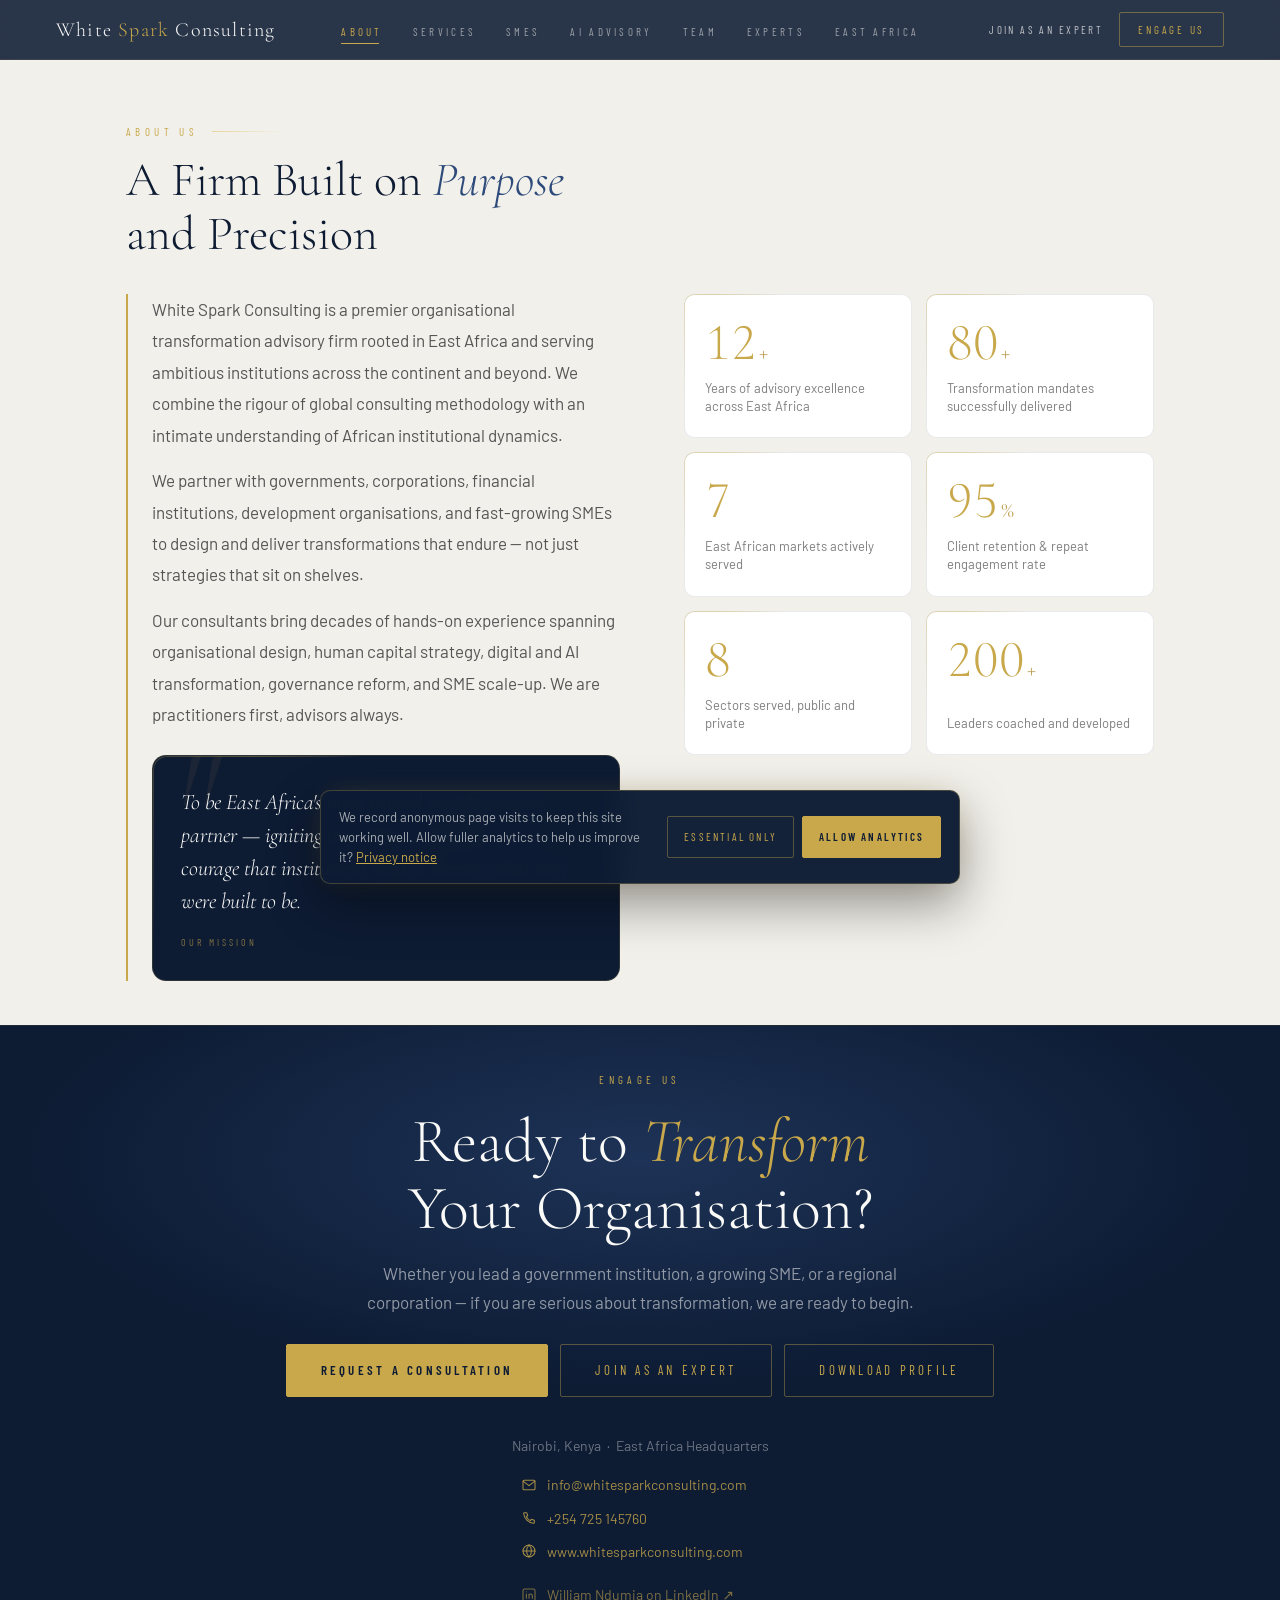
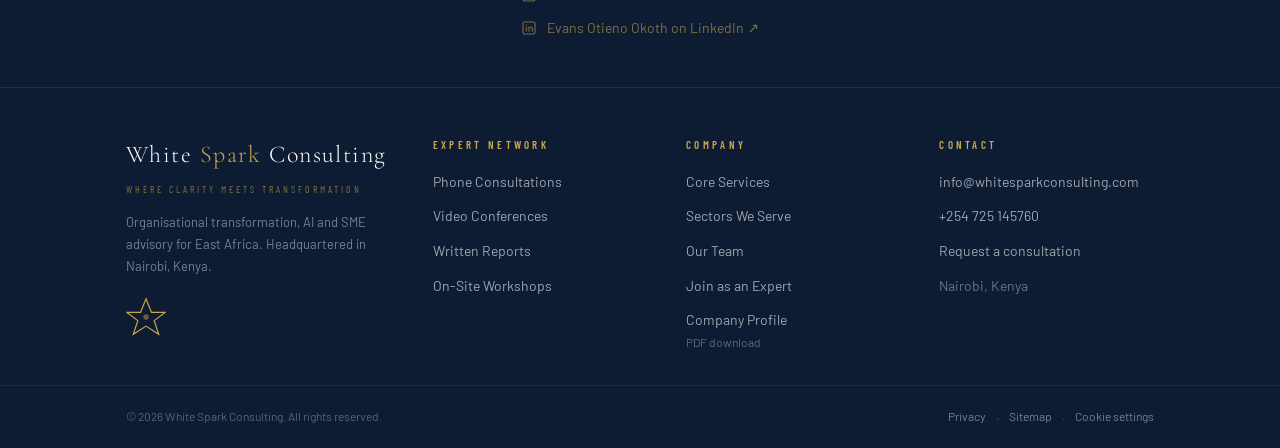
==== about/index.html @ e8e07045 "GG" ====
<!DOCTYPE html>
<html lang="en-KE">
<head>
<meta charset="utf-8">
<meta name="viewport" content="width=device-width, initial-scale=1, viewport-fit=cover">
<title>About Us | White Spark Consulting</title>
<meta name="description" content="White Spark Consulting is an organisational transformation advisory firm rooted in East Africa, partnering with governments, corporates, financial institutions, development organisations and SMEs.">
<meta name="robots" content="index, follow, max-image-preview:large">
<link rel="canonical" href="https://www.whitesparkconsulting.com/about/">
<meta name="theme-color" content="#0D1B33">
<meta property="og:type" content="website">
<meta property="og:site_name" content="White Spark Consulting">
<meta property="og:title" content="About Us | White Spark Consulting">
<meta property="og:description" content="White Spark Consulting is an organisational transformation advisory firm rooted in East Africa, partnering with governments, corporates, financial institutions, development organisations and SMEs.">
<meta property="og:url" content="https://www.whitesparkconsulting.com/about/">
<meta property="og:image" content="https://www.whitesparkconsulting.com/assets/img/og-image.jpg">
<meta property="og:image:width" content="1200"><meta property="og:image:height" content="630">
<meta property="og:locale" content="en_KE">
<meta name="twitter:card" content="summary_large_image">
<link rel="icon" href="/favicon.svg" type="image/svg+xml">
<link rel="icon" href="/favicon.ico" sizes="any">
<link rel="apple-touch-icon" href="/assets/img/apple-touch-icon.png">
<link rel="manifest" href="/site.webmanifest">
<link rel="preconnect" href="https://fonts.googleapis.com">
<link rel="preconnect" href="https://fonts.gstatic.com" crossorigin>
<link rel="preconnect" href="https://blveufcpnigfhvrphkhv.supabase.co" crossorigin>
<link href="https://fonts.googleapis.com/css2?family=Cormorant+Garamond:ital,wght@0,300;0,400;0,600;1,300;1,400&family=Barlow:wght@300;400;500;600&family=Barlow+Condensed:wght@300;400;600;700&display=swap" rel="stylesheet">
<link rel="stylesheet" href="/assets/css/style.css">
</head>
<body id="top">
<svg width="0" height="0" style="position:absolute" aria-hidden="true">
  <defs>
    <symbol id="i-gov" viewBox="0 0 24 24"><path d="M3 20h18M4 17h16M5 17V10M9.5 17V10M14.5 17V10M19 17V10M3 10h18L12 4z"/></symbol>
    <symbol id="i-bank" viewBox="0 0 24 24"><rect x="3" y="6" width="18" height="12" rx="1"/><circle cx="12" cy="12" r="2.6"/><path d="M6.5 9.5v5M17.5 9.5v5"/></symbol>
    <symbol id="i-store" viewBox="0 0 24 24"><path d="M4 10v10h16V10M3 10l2-6h14l2 6zM3 10a3 3 0 006 0 3 3 0 006 0 3 3 0 006 0M10 20v-5h4v5"/></symbol>
    <symbol id="i-globe" viewBox="0 0 24 24"><circle cx="12" cy="12" r="9"/><path d="M3 12h18M12 3c2.6 2.7 3.8 5.7 3.8 9s-1.2 6.3-3.8 9c-2.6-2.7-3.8-5.7-3.8-9S9.4 5.7 12 3z"/></symbol>
    <symbol id="i-tower" viewBox="0 0 24 24"><path d="M5 21V7l7-4 7 4v14M3 21h18M9 21v-4h6v4M9 9h.01M12 9h.01M15 9h.01M9 13h.01M12 13h.01M15 13h.01"/></symbol>
    <symbol id="i-ruler" viewBox="0 0 24 24"><path d="M3 17L17 3l4 4L7 21zM7 13l2 2M10 10l2 2M13 7l2 2"/></symbol>
    <symbol id="i-chart" viewBox="0 0 24 24"><path d="M4 20V4M4 20h16M8 16v-4M12 16V8M16 16v-6M20 7l-5-3"/></symbol>
    <symbol id="i-people" viewBox="0 0 24 24"><circle cx="9" cy="8" r="3.2"/><path d="M3 20c0-3.3 2.7-6 6-6s6 2.7 6 6M16 5a3 3 0 010 6M18 14c1.9.8 3 2.9 3 6"/></symbol>
    <symbol id="i-chip" viewBox="0 0 24 24"><rect x="6" y="6" width="12" height="12" rx="1.5"/><path d="M9 9h6v6H9zM9 2v4M15 2v4M9 18v4M15 18v4M2 9h4M2 15h4M18 9h4M18 15h4"/></symbol>
    <symbol id="i-seal" viewBox="0 0 24 24"><circle cx="12" cy="9" r="6"/><path d="M9 14l-2 7 5-3 5 3-2-7M9.5 9l1.8 1.8L14.8 7.5"/></symbol>
    <symbol id="i-target" viewBox="0 0 24 24"><circle cx="12" cy="12" r="9"/><circle cx="12" cy="12" r="5"/><circle cx="12" cy="12" r="1.2"/><path d="M12 12l7-7M16 5h3v3"/></symbol>
    <symbol id="i-case" viewBox="0 0 24 24"><rect x="3" y="7" width="18" height="13" rx="1.5"/><path d="M9 7V4h6v3M3 12.5h18M11 12.5v2h2v-2"/></symbol>
    <symbol id="i-crane" viewBox="0 0 24 24"><path d="M3 21h18M5 21V9h6v12M11 13h5v8M7.5 12v.01M7.5 15v.01M7.5 18v.01M13.5 16v.01M13.5 19v.01M5 9l6-5 9 2.5M18 6v5M17 11h2v2h-2z"/></symbol>
    <symbol id="i-bolt" viewBox="0 0 24 24"><path d="M13 2.5 4.5 13.5h6.5L10 21.5l8.5-11H12z"/></symbol>
    <symbol id="i-factory" viewBox="0 0 24 24"><path d="M3 21V11.5l5 3v-3l5 3v-3l5 3V4h3v17zM3 21h18M7 18h2M12 18h2M17 18h1.5"/></symbol>
    <symbol id="i-sprout" viewBox="0 0 24 24"><path d="M12 21v-8.5M12 12.5c0-4.3 3.1-7.5 8-7.5 0 4.3-3.1 7.5-8 7.5zM12 15c0-3.3-2.6-5.8-7-5.8 0 3.3 2.6 5.8 7 5.8zM6 21h12"/></symbol>
    <symbol id="i-health" viewBox="0 0 24 24"><path d="M12 20.5s-7.5-4.6-7.5-10.4A4.1 4.1 0 0 1 12 7.6a4.1 4.1 0 0 1 7.5 2.5c0 5.8-7.5 10.4-7.5 10.4z"/><path d="M12 10.3v5M9.5 12.8h5"/></symbol>
    <symbol id="i-phone" viewBox="0 0 24 24"><path d="M5.2 4h3.3l1.6 4.4-2.1 1.4a11 11 0 0 0 6.2 6.2l1.4-2.1 4.4 1.6v3.3a1.2 1.2 0 0 1-1.3 1.2A16.5 16.5 0 0 1 4 5.3 1.2 1.2 0 0 1 5.2 4z"/></symbol>
    <symbol id="i-video" viewBox="0 0 24 24"><rect x="2.5" y="6.5" width="13" height="11" rx="1.5"/><path d="M15.5 10.5l6-3.5v10l-6-3.5"/></symbol>
    <symbol id="i-report" viewBox="0 0 24 24"><path d="M6 3h8.5L19 7.5V21H6zM14 3v5h5M9 12.5h7M9 15.5h7M9 18.5h4"/></symbol>
    <symbol id="i-workshop" viewBox="0 0 24 24"><rect x="3" y="3.5" width="18" height="10" rx="1"/><path d="M7 10l3-3 2.5 2 4-3.5M6 21l2-4M18 21l-2-4M12 13.5V17M8 17h8"/></symbol>
    <symbol id="i-expert" viewBox="0 0 24 24"><circle cx="9.5" cy="7.5" r="3.8"/><path d="M2.5 20.5c0-3.9 3.1-7 7-7 1.8 0 3.4.7 4.7 1.8M18 13.5v7M14.5 17h7"/></symbol>
    <symbol id="i-route" viewBox="0 0 24 24"><circle cx="6" cy="18" r="2.4"/><circle cx="18" cy="6" r="2.4"/><path d="M8.4 18H15a3 3 0 000-6H9a3 3 0 010-6h6.6"/></symbol>
  </defs>
</svg>
<a class="skip" href="#main">Skip to content</a>
<header class="topnav" id="nav">
  <a class="nav-brand" href="/" aria-label="White Spark Consulting, home">White <span>Spark</span> Consulting</a>
  <ul class="nav-links">
    <li><a href="/about/" class="is-active" aria-current="page">About</a></li>
    <li><a href="/services/">Services</a></li>
    <li><a href="/sme/">SMEs</a></li>
    <li><a href="/ai-advisory/">AI Advisory</a></li>
    <li><a href="/team/">Team</a></li>
    <li><a href="/experts/">Experts</a></li>
    <li><a href="/east-africa/">East Africa</a></li>
  </ul>
  <div class="nav-right">
    <a href="#join" class="nav-join" data-open-expert data-track="cta_click" data-label="join_nav">Join as an Expert</a>
    <a href="#enquiry" class="nav-cta" data-open-enquiry data-track="cta_click" data-label="nav">Engage Us</a>
    <button class="nav-toggle" type="button" aria-controls="mnav" aria-expanded="false" aria-label="Open menu">
      <svg class="i-open" viewBox="0 0 24 24" fill="none" stroke="currentColor" stroke-width="1.6" aria-hidden="true"><path d="M3 7h18M3 12h18M3 17h18"/></svg>
      <svg class="i-close" viewBox="0 0 24 24" fill="none" stroke="currentColor" stroke-width="1.6" aria-hidden="true" style="display:none"><path d="M6 6l12 12M18 6L6 18"/></svg>
    </button>
  </div>
</header>
<div class="mnav" id="mnav" hidden>
  <a href="/about/" aria-current="page">About</a>
  <a href="/services/">Services</a>
  <a href="/sme/">SMEs</a>
  <a href="/ai-advisory/">AI Advisory</a>
  <a href="/team/">Team</a>
  <a href="/experts/">Expert Network</a>
  <a href="/#process">How We Work</a>
  <a href="/east-africa/">East Africa</a>
  <a href="/#why">Why White Spark</a>
  <a href="#join" class="mnav-join" data-open-expert data-track="cta_click" data-label="join_nav_mobile">Join as an Expert</a>
  <a href="#enquiry" data-open-enquiry data-track="cta_click" data-label="nav_mobile">Engage Us</a>
</div>

<main id="main" class="subpage">
<!-- 01 ABOUT -->
<section class="sec about-sec" id="about">
  <div class="inner">
    <div class="sec-label">About Us</div>
    <h2 class="sec-title">A Firm Built on <em>Purpose</em><br>and Precision</h2>
    <div class="about-grid">
      <div class="about-lead">
        <p>White Spark Consulting is a premier organisational transformation advisory firm rooted in East Africa and serving ambitious institutions across the continent and beyond. We combine the rigour of global consulting methodology with an intimate understanding of African institutional dynamics.</p>
        <p>We partner with governments, corporations, financial institutions, development organisations, and fast-growing SMEs to design and deliver transformations that endure — not just strategies that sit on shelves.</p>
        <p>Our consultants bring decades of hands-on experience spanning organisational design, human capital strategy, digital and AI transformation, governance reform, and SME scale-up. We are practitioners first, advisors always.</p>
        <div class="mission-block c dk rv">
          <div class="mission-text">To be East Africa's most trusted transformation partner — igniting the clarity, capability, and courage that institutions need to become what they were built to be.</div>
          <div class="mission-attr">Our Mission</div>
        </div>
      </div>
      <div class="stats" data-stagger>
        <div class="about-stat c rv"><div class="about-stat-num"><span data-count="12">12</span><span class="about-stat-unit">+</span></div><div class="about-stat-lbl">Years of advisory excellence across East Africa</div></div>
        <div class="about-stat c rv"><div class="about-stat-num"><span data-count="80">80</span><span class="about-stat-unit">+</span></div><div class="about-stat-lbl">Transformation mandates successfully delivered</div></div>
        <div class="about-stat c rv"><div class="about-stat-num"><span data-count="7">7</span></div><div class="about-stat-lbl">East African markets actively served</div></div>
        <div class="about-stat c rv"><div class="about-stat-num"><span data-count="95">95</span><span class="about-stat-unit">%</span></div><div class="about-stat-lbl">Client retention &amp; repeat engagement rate</div></div>
        <div class="about-stat c rv"><div class="about-stat-num"><span data-count="8">8</span></div><div class="about-stat-lbl">Sectors served, public and private</div></div>
        <div class="about-stat c rv"><div class="about-stat-num"><span data-count="200">200</span><span class="about-stat-unit">+</span></div><div class="about-stat-lbl">Leaders coached and developed</div></div>
      </div>
    </div>
  </div>
</section>

<!-- 09 ENGAGE US -->
<section class="cta-sec" id="contact">
  <div class="inner">
    <div class="cta-eyebrow">Engage Us</div>
    <h2 class="cta-title">Ready to <em>Transform</em><br>Your Organisation?</h2>
    <p class="cta-sub">Whether you lead a government institution, a growing SME, or a regional corporation — if you are serious about transformation, we are ready to begin.</p>
    <div class="cta-buttons">
      <a href="#enquiry" class="btn btn-gold" data-open-enquiry data-track="cta_click" data-label="request_consultation">Request a Consultation</a>
      <a href="#join" class="btn btn-line" data-open-expert data-track="cta_click" data-label="join_cta">Join as an Expert</a>
      <a href="/assets/docs/WhiteSparkConsulting_Profile_2025.pdf" class="btn btn-line" data-profile-link download>Download Profile</a>
    </div>

    <div class="cta-contact">
      <p class="cta-loc">Nairobi, Kenya &nbsp;·&nbsp; East Africa Headquarters</p>
      <ul class="cta-lines">
        <li><a href="mailto:info@whitesparkconsulting.com" data-cfg-email data-track="cta_click" data-label="email"><svg class="ci" viewBox="0 0 24 24" aria-hidden="true" focusable="false"><rect x="3" y="5" width="18" height="14" rx="1.5"/><path d="m3.5 6.5 8.5 6.5 8.5-6.5"/></svg><span data-cfg-email-text>info@whitesparkconsulting.com</span></a></li>
        <li><a href="tel:+254725145760" data-cfg-tel data-track="cta_click" data-label="phone"><svg class="ci" viewBox="0 0 24 24" aria-hidden="true" focusable="false"><path d="M5.2 4h3.3l1.6 4.4-2.1 1.4a11 11 0 0 0 6.2 6.2l1.4-2.1 4.4 1.6v3.3a1.2 1.2 0 0 1-1.3 1.2A16.5 16.5 0 0 1 4 5.3 1.2 1.2 0 0 1 5.2 4z"/></svg><span data-cfg-phone-text>+254 725 145760</span></a></li>
        <li><a href="https://www.whitesparkconsulting.com"><svg class="ci" viewBox="0 0 24 24" aria-hidden="true" focusable="false"><circle cx="12" cy="12" r="9"/><path d="M3 12h18M12 3c2.4 2.6 3.7 5.6 3.7 9s-1.3 6.4-3.7 9c-2.4-2.6-3.7-5.6-3.7-9S9.6 5.6 12 3z"/></svg><span>www.whitesparkconsulting.com</span></a></li>
        <li class="li li-first"><a href="https://www.linkedin.com/in/william-ndumia-b1385337/" target="_blank" rel="noopener" data-track="outbound" data-label="linkedin_william"><svg class="ci" viewBox="0 0 24 24" aria-hidden="true" focusable="false"><rect x="3" y="3" width="18" height="18" rx="2.5"/><path d="M8 10.5V17M8 7.2v.1M12 17v-6.5M12 13.5c0-1.7 1-3 2.5-3S17 11.6 17 13.3V17"/></svg><span>William Ndumia on LinkedIn ↗</span></a></li>
        <li class="li"><a href="https://www.linkedin.com/in/evans-otieno-okoth-46592884/" target="_blank" rel="noopener" data-track="outbound" data-label="linkedin_evans"><svg class="ci" viewBox="0 0 24 24" aria-hidden="true" focusable="false"><rect x="3" y="3" width="18" height="18" rx="2.5"/><path d="M8 10.5V17M8 7.2v.1M12 17v-6.5M12 13.5c0-1.7 1-3 2.5-3S17 11.6 17 13.3V17"/></svg><span>Evans Otieno Okoth on LinkedIn ↗</span></a></li>
      </ul>
    </div>
  </div>
</section>
</main>
<footer class="ft">
  <div class="ft-grid">
    <div class="ft-brand">
      <a class="ft-brand-name" href="#top">White <span>Spark</span> Consulting</a>
      <div class="ft-tagline">Where Clarity Meets Transformation</div>
      <p class="ft-blurb">Organisational transformation, AI and SME advisory for East Africa. Headquartered in Nairobi, Kenya.</p>
      <a class="ft-star" href="#top" aria-label="Back to top">
        <svg viewBox="0 0 44 44" width="40" height="40" fill="none" aria-hidden="true"><polygon points="22,2 28,17 43,17 31,26 36,41 22,32 8,41 13,26 1,17 16,17" fill="none" stroke="#C8A84B" stroke-width="1.3"/><circle cx="22" cy="22" r="3" fill="#C8A84B" opacity="0.5"/></svg>
      </a>
    </div>
    <nav class="ft-col" aria-label="Expert Network services">
      <h2 class="ft-h">Expert Network</h2>
      <ul>
        <li><a href="/experts/#xn-phone">Phone Consultations</a></li>
        <li><a href="/experts/#xn-video">Video Conferences</a></li>
        <li><a href="/experts/#xn-reports">Written Reports</a></li>
        <li><a href="/experts/#xn-workshops">On-Site Workshops</a></li>
      </ul>
    </nav>
    <nav class="ft-col" aria-label="Company">
      <h2 class="ft-h">Company</h2>
      <ul>
        <li><a href="/services/">Core Services</a></li>
        <li><a href="/services/#sectors">Sectors We Serve</a></li>
        <li><a href="/team/">Our Team</a></li>
        <li><a href="#join" data-open-expert data-track="cta_click" data-label="join_footer">Join as an Expert</a></li>
        <li><a href="/assets/docs/WhiteSparkConsulting_Profile_2025.pdf" data-profile-link download>Company Profile <small>PDF download</small></a></li>
      </ul>
    </nav>
    <div class="ft-col">
      <h2 class="ft-h">Contact</h2>
      <ul>
        <li><a href="mailto:info@whitesparkconsulting.com" data-cfg-email><span data-cfg-email-text>info@whitesparkconsulting.com</span></a></li>
        <li><a href="tel:+254725145760" data-cfg-tel><span data-cfg-phone-text>+254 725 145760</span></a></li>
        <li><a href="#enquiry" data-open-enquiry data-track="cta_click" data-label="footer">Request a consultation</a></li>
        <li><span class="ft-col-plain">Nairobi, Kenya</span></li>
      </ul>
    </div>
  </div>
  <div class="ft-bar"><div class="ft-bar-in">
    <p class="ft-copy">© <span data-year>2026</span> White Spark Consulting. All rights reserved.</p>
    <p class="ft-links"><a href="/privacy.html">Privacy</a><span>·</span><a href="/sitemap.html">Sitemap</a><span>·</span><button type="button" data-cookie-settings>Cookie settings</button></p>
  </div></div>
</footer>

<dialog class="enq-modal" id="enq-modal" aria-labelledby="enq-title">
  <div class="enq c dk">
    <button class="enq-close" type="button" data-close-enquiry data-close-modal aria-label="Close"><svg viewBox="0 0 24 24" fill="none" stroke="currentColor" stroke-width="1.6" aria-hidden="true"><path d="M6 6l12 12M18 6L6 18"/></svg></button>
    <div class="enq-head">
      <h2 class="enq-title" id="enq-title">Request a <em>Consultation</em></h2>
      <p class="enq-note">Response within one business day.</p>
    </div>

    <form id="enquiry" novalidate>
      <div class="f-grid">
        <label class="fld"><span>Full name</span><input name="full_name" autocomplete="name" required minlength="2" maxlength="120" placeholder="Jane Wanjiku"></label>
        <label class="fld"><span>Email</span><input name="email" type="email" autocomplete="email" inputmode="email" required maxlength="254" placeholder="jane@company.co.ke"></label>
        <label class="fld"><span>Phone <em>optional</em></span><input name="phone" type="tel" autocomplete="tel" inputmode="tel" maxlength="40" placeholder="+254 7…"></label>
        <label class="fld"><span>Organisation <em>optional</em></span><input name="organisation" autocomplete="organization" maxlength="160" placeholder="Company or institution"></label>
        <label class="fld"><span>You are</span><select name="client_segment" required><option value="" selected disabled>Select</option><option>Government &amp; public sector</option><option>Financial institution</option><option>SME / growth business</option><option>Development organisation</option><option>Corporate / multinational</option><option>Other</option></select></label>
        <label class="fld"><span>Interested in</span><select name="service_interest" required><option value="" selected disabled>Select</option><option>Organisational design &amp; restructuring</option><option>Strategic change management</option><option>Leadership development &amp; culture</option><option>Digital &amp; AI transformation</option><option>Performance &amp; operating model</option><option>HR &amp; talent transformation</option><option>SME advisory</option><option>AI consultancy</option><optgroup label="Expert Network"><option>Expert phone consultation</option><option>Expert video conference</option><option>Expert written report</option><option>On-site workshop</option></optgroup><option>Not sure yet</option></select></label>
        <label class="fld f-full"><span>How can we help?</span><textarea name="message" required minlength="10" maxlength="5000" rows="5" placeholder="A few lines on the challenge, the team involved and what success looks like."></textarea><small class="count" aria-live="polite">0 / 5000</small></label>
      </div>

      <details class="more">
        <summary>Add project details <em>optional</em></summary>
        <div class="f-grid f-pairs">
          <label class="fld"><span>Country</span><select name="country"><option value="">Select</option><option>Kenya</option><option>Uganda</option><option>Tanzania</option><option>Rwanda</option><option>Ethiopia</option><option>South Sudan</option><option>DRC</option><option>Mozambique</option><option>Other</option></select></label>
          <label class="fld"><span>Industry</span><input name="sector" maxlength="80" placeholder="e.g. Agribusiness"></label>
          <label class="fld"><span>Timeline</span><select name="timeline"><option value="">Select</option><option>Immediately</option><option>Within 1–3 months</option><option>Within 3–6 months</option><option>Exploring options</option></select></label>
          <label class="fld"><span>Budget</span><select name="budget_range"><option value="">Select</option><option>Under KES 500k</option><option>KES 500k – 2M</option><option>KES 2M – 10M</option><option>Above KES 10M</option><option>Not sure yet</option></select></label>
          <fieldset class="fld f-full seg"><legend>Preferred reply</legend>
            <div class="seg-opts">
              <label><input type="radio" name="preferred_contact" value="email" checked><span>Email</span></label>
              <label><input type="radio" name="preferred_contact" value="phone"><span>Phone</span></label>
              <label><input type="radio" name="preferred_contact" value="whatsapp"><span>WhatsApp</span></label>
            </div>
          </fieldset>
          <label class="fld f-full file"><input type="file" name="attachment" accept=".pdf,.doc,.docx,.ppt,.pptx,.xlsx,.jpg,.jpeg,.png"><span class="file-ui"><b>Attach</b><span class="file-name">A brief (PDF, Word, PowerPoint, Excel or image, up to 10 MB)</span></span></label>
        </div>
      </details>

      <label class="hp" aria-hidden="true">Website<input name="website" tabindex="-1" autocomplete="off"></label>
      <label class="consent"><input type="checkbox" name="consent_given" required><span>I agree that White Spark Consulting may use these details to respond to my enquiry, as set out in the <a href="/privacy.html">privacy notice</a>.</span></label>
      <p class="f-msg" role="status" aria-live="polite"></p>
      <button class="btn btn-gold f-submit" type="submit"><span class="b-txt">Send Enquiry</span></button>
    </form>

    <div class="sent" id="sent" hidden tabindex="-1">
      <span class="sent-mark"><svg viewBox="0 0 24 24" fill="none" stroke="currentColor" stroke-width="1.8" aria-hidden="true"><path d="M5 12.5l4.5 4.5L19 7.5"/></svg></span>
      <h3>Enquiry received.</h3>
      <p>Thank you. A senior consultant will reply to <b data-sent-email></b> shortly.</p>
      <button class="btn-s ghost" type="button" data-reset>Send another enquiry</button>
    </div>
  </div>
</dialog>

<dialog class="enq-modal xp-modal" id="xp-modal" aria-labelledby="xp-title">
  <div class="enq c dk">
    <button class="enq-close" type="button" data-close-modal aria-label="Close"><svg viewBox="0 0 24 24" fill="none" stroke="currentColor" stroke-width="1.6" aria-hidden="true"><path d="M6 6l12 12M18 6L6 18"/></svg></button>
    <div class="enq-head">
      <h2 class="enq-title" id="xp-title">Join as an <em>Expert</em></h2>
      <p class="enq-note">We review every profile and contact you when a mandate matches your expertise.</p>
    </div>

    <form id="expert" novalidate>
      <fieldset class="f-sec">
        <legend class="f-legend"><b>1</b> General Information</legend>
        <div class="f-grid">
          <fieldset class="fld f-full seg"><legend>Salutation<span class="req" aria-hidden="true">*</span></legend>
            <div class="seg-opts sal">
              <label><input type="radio" name="salutation" value="Mr" required><span>Mr</span></label>
              <label><input type="radio" name="salutation" value="Ms"><span>Ms</span></label>
              <label><input type="radio" name="salutation" value="Mrs"><span>Mrs</span></label>
              <label><input type="radio" name="salutation" value="Dr"><span>Dr</span></label>
              <label><input type="radio" name="salutation" value="Prof"><span>Prof</span></label>
            </div>
          </fieldset>
          <label class="fld"><span>First name<b class="req" aria-hidden="true">*</b></span><input name="first_name" autocomplete="given-name" required maxlength="60" placeholder="Jane"></label>
          <label class="fld"><span>Last name<b class="req" aria-hidden="true">*</b></span><input name="last_name" autocomplete="family-name" required maxlength="60" placeholder="Wanjiku"></label>
          <label class="fld f-full"><span>Email<b class="req" aria-hidden="true">*</b></span><input name="email" type="email" autocomplete="email" inputmode="email" required maxlength="254" placeholder="jane@example.com"></label>
        </div>
      </fieldset>

      <fieldset class="f-sec">
        <legend class="f-legend"><b>2</b> Contacts</legend>
        <div class="f-grid">
          <div class="f-full phone-row">
            <label class="fld"><span>Country code<b class="req" aria-hidden="true">*</b></span><select name="country_code" autocomplete="tel-country-code" required><option value="+254" selected>Kenya (+254)</option><option value="+256">Uganda (+256)</option><option value="+255">Tanzania (+255)</option><option value="+250">Rwanda (+250)</option><option value="+257">Burundi (+257)</option><option value="+251">Ethiopia (+251)</option><option value="+211">South Sudan (+211)</option><option value="+252">Somalia (+252)</option><option value="+243">DRC (+243)</option><option value="+258">Mozambique (+258)</option><option value="+260">Zambia (+260)</option><option value="+265">Malawi (+265)</option><option value="+263">Zimbabwe (+263)</option><option value="+27">South Africa (+27)</option><option value="+234">Nigeria (+234)</option><option value="+233">Ghana (+233)</option><option value="+20">Egypt (+20)</option><option value="+212">Morocco (+212)</option><option value="+44">United Kingdom (+44)</option><option value="+353">Ireland (+353)</option><option value="+49">Germany (+49)</option><option value="+33">France (+33)</option><option value="+31">Netherlands (+31)</option><option value="+32">Belgium (+32)</option><option value="+41">Switzerland (+41)</option><option value="+46">Sweden (+46)</option><option value="+1">United States / Canada (+1)</option><option value="+971">United Arab Emirates (+971)</option><option value="+966">Saudi Arabia (+966)</option><option value="+974">Qatar (+974)</option><option value="+91">India (+91)</option><option value="+86">China (+86)</option><option value="+61">Australia (+61)</option></select></label>
            <label class="fld"><span>Primary phone<b class="req" aria-hidden="true">*</b></span><input name="primary_phone" type="tel" autocomplete="tel-national" inputmode="tel" required maxlength="20" placeholder="712 345 678"></label>
          </div>
          <label class="fld"><span>Secondary phone <em>optional</em></span><input name="secondary_phone" type="tel" inputmode="tel" maxlength="20" placeholder="Same country code"></label>
          <label class="fld"><span>LinkedIn <em>optional</em></span><input name="linkedin_url" type="url" inputmode="url" maxlength="300" placeholder="linkedin.com/in/…"></label>
        </div>
      </fieldset>

      <fieldset class="f-sec">
        <legend class="f-legend"><b>3</b> Experience</legend>
        <div class="f-grid">
          <label class="fld"><span>Primary sector <em>optional</em></span><select name="sector"><option value="">Select</option><option>Government &amp; Public Sector</option><option>Banking, Microfinance &amp; Financial Services</option><option>Construction, Infrastructure &amp; Real Estate</option><option>Oil, Gas, Energy &amp; Utilities</option><option>Manufacturing &amp; Industrial</option><option>Agriculture, Agribusiness &amp; Food</option><option>ICT, Telecom, Digital &amp; Fintech</option><option>Healthcare, Pharmaceuticals &amp; Development</option><option>Other</option></select></label>
          <div class="fld rate-fld"><span id="rate-lbl">Your hourly consulting rate<b class="req" aria-hidden="true">*</b></span>
            <div class="rate-row">
              <input name="hourly_rate" type="number" inputmode="decimal" min="1" max="999999" step="any" required aria-labelledby="rate-lbl" placeholder="e.g. 150">
              <select name="rate_currency" aria-label="Currency"><option selected>USD</option><option>KES</option><option>EUR</option><option>GBP</option></select>
            </div>
          </div>
          <label class="fld f-full"><span>Work history<b class="req" aria-hidden="true">*</b></span><textarea name="work_history" required minlength="30" maxlength="8000" rows="5" placeholder="Your roles, organisations and years, most recent first. Include the sectors and markets you know best."></textarea><small class="count" aria-live="polite">0 / 8000</small></label>
          <label class="fld f-full file cv-file"><span>Biography (CV)<b class="req" aria-hidden="true">*</b></span><input type="file" name="cv" accept=".pdf,.doc,.docx,application/pdf,application/msword,application/vnd.openxmlformats-officedocument.wordprocessingml.document" required><span class="file-ui"><b>Upload CV</b><span class="file-name">Choose a file</span></span><small class="f-hint">Please only upload files with extensions doc, docx or pdf. Maximum 10 MB.</small></label>
        </div>
      </fieldset>

      <label class="hp" aria-hidden="true">Website<input name="website" tabindex="-1" autocomplete="off"></label>
      <label class="consent"><input type="checkbox" name="consent_given" required><span>I agree that White Spark Consulting may store my details and CV to assess my application and contact me about suitable mandates, as set out in the <a href="/privacy.html">privacy notice</a>.</span></label>
      <p class="f-msg" role="status" aria-live="polite"></p>
      <button class="btn btn-gold f-submit" type="submit"><span class="b-txt">Submit application</span></button>
    </form>

    <div class="sent" id="xp-sent" hidden tabindex="-1">
      <span class="sent-mark"><svg viewBox="0 0 24 24" fill="none" stroke="currentColor" stroke-width="1.8" aria-hidden="true"><path d="M5 12.5l4.5 4.5L19 7.5"/></svg></span>
      <h3>Application received.</h3>
      <p>Thank you. We'll review your profile and contact <b data-sent-email></b> when a mandate matches your expertise.</p>
      <button class="btn-s ghost" type="button" data-reset>Submit another application</button>
    </div>
  </div>
</dialog>

<div class="cookie" id="cookie" role="dialog" aria-live="polite" aria-label="Analytics preferences" hidden>
  <p>We record anonymous page visits to keep this site working well. Allow fuller analytics to help us improve it? <a href="/privacy.html">Privacy notice</a></p>
  <div class="cookie-b">
    <button type="button" class="btn-s ghost" data-consent="rejected">Essential only</button>
    <button type="button" class="btn-s gold" data-consent="accepted">Allow analytics</button>
  </div>
</div>
<script src="/assets/js/config.js"></script>
<script src="/assets/js/app.js" defer></script>
</body>
</html>
---- assets/css/style.css ----
/* White Spark Consulting — site styles
   Palette: Midnight Ink, Burnished Gold, East Africa Teal
   Type: Cormorant Garamond (display) · Barlow (text) · Barlow Condensed (labels) */
:root{
  --ink:#0D1B33; --ink-2:#12243F; --navy:#2D4A7A; --blue:#4A7AB5;
  --gold:#C8A84B; --gold-lt:#E8D49A; --gold-pale:#F5EDD4;
  --teal:#1B5E52; --teal-2:#164E44;
  --white:#FAFAF8; --off:#F2F0EA; --card:#FFFFFF;
  --text:#1A1A1A; --muted:#555; --light:#7E7E7E;
  --line:rgba(13,27,51,.09); --line-dk:rgba(200,168,75,.18);
  --serif:'Cormorant Garamond',Georgia,'Times New Roman',serif;
  --sans:'Barlow',system-ui,-apple-system,'Segoe UI',Roboto,sans-serif;
  --cond:'Barlow Condensed','Arial Narrow',system-ui,sans-serif;
  --ease:cubic-bezier(.2,.7,.2,1);
  --r-card:10px; --r-panel:14px; --r-btn:2px;
  --gap:14px;
  --pad-x:clamp(16px,4.5vw,56px);
  --sec-y:clamp(28px,3.5vw,46px);
  --nav-h:60px;
}
@property --a{syntax:'<angle>';inherits:false;initial-value:0deg;}

*,*::before,*::after{margin:0;padding:0;box-sizing:border-box;}
html{scroll-behavior:smooth;-webkit-text-size-adjust:100%;text-size-adjust:100%;}
body{font-family:var(--sans);background:var(--white);color:var(--text);overflow-x:hidden;line-height:1.6;-webkit-font-smoothing:antialiased;text-rendering:optimizeLegibility;}
img{max-width:100%;display:block;}
a{color:inherit;}
button{font:inherit;color:inherit;}
input,select,textarea,button{font-size:16px;}
:focus-visible{outline:2px solid var(--gold);outline-offset:3px;}
.skip{position:absolute;left:-9999px;top:0;z-index:200;background:var(--gold);color:var(--ink);padding:10px 18px;font-family:var(--cond);letter-spacing:.2em;text-transform:uppercase;font-size:12px;text-decoration:none;}
.skip:focus{left:16px;top:12px;}
section[id]{scroll-margin-top:var(--nav-h);}
.ico{width:26px;height:26px;fill:none;stroke:currentColor;stroke-width:1.35;stroke-linecap:round;stroke-linejoin:round;flex-shrink:0;}

/* ===== NAV ===== */
.topnav{position:fixed;top:0;left:0;width:100%;z-index:100;height:var(--nav-h);padding:0 var(--pad-x);display:flex;align-items:center;justify-content:space-between;background:rgba(13,27,51,.88);-webkit-backdrop-filter:blur(14px) saturate(140%);backdrop-filter:blur(14px) saturate(140%);border-bottom:1px solid rgba(200,168,75,.12);transition:background .3s,border-color .3s,box-shadow .3s;}
.topnav.scrolled{background:rgba(13,27,51,.97);border-color:rgba(200,168,75,.22);box-shadow:0 10px 30px -18px rgba(0,0,0,.6);}
.nav-brand{font-family:var(--serif);font-size:20px;font-weight:300;color:var(--white);letter-spacing:.06em;text-decoration:none;white-space:nowrap;}
.nav-brand span{color:var(--gold);}
.nav-links{display:flex;gap:clamp(16px,2.4vw,30px);list-style:none;}
.nav-links a{position:relative;font-family:var(--cond);font-size:11px;letter-spacing:.3em;text-transform:uppercase;color:rgba(250,250,248,.55);text-decoration:none;padding:6px 0;transition:color .2s;}
.nav-links a::after{content:"";position:absolute;left:0;right:.3em;bottom:0;height:1px;background:var(--gold);transform:scaleX(0);transform-origin:left;transition:transform .35s var(--ease);}
.nav-links a:hover,.nav-links a.is-active{color:var(--gold);}
.nav-links a:hover::after,.nav-links a.is-active::after{transform:scaleX(1);}
.nav-right{display:flex;align-items:center;gap:12px;}
.nav-cta{font-family:var(--cond);font-size:11px;letter-spacing:.25em;text-transform:uppercase;color:var(--gold);border:1px solid rgba(200,168,75,.45);padding:8px 18px;border-radius:var(--r-btn);text-decoration:none;transition:background .25s,box-shadow .25s,color .25s;}
.nav-cta:hover{background:var(--gold);color:var(--ink);box-shadow:0 0 22px -4px rgba(200,168,75,.6);}
.nav-toggle{display:none;width:42px;height:42px;background:none;border:0;border-radius:var(--r-btn);color:var(--gold);cursor:pointer;align-items:center;justify-content:center;}
.nav-toggle svg{width:20px;height:20px;}
.mnav{position:fixed;top:var(--nav-h);left:0;right:0;z-index:99;background:rgba(13,27,51,.98);-webkit-backdrop-filter:blur(14px);backdrop-filter:blur(14px);border-bottom:1px solid rgba(200,168,75,.18);padding:6px var(--pad-x) 18px;display:grid;grid-template-columns:1fr 1fr;column-gap:20px;max-height:calc(100svh - var(--nav-h));overflow:auto;}
.mnav[hidden]{display:none;}
.mnav a{display:block;padding:14px 0;border-bottom:1px solid rgba(200,168,75,.08);font-family:var(--cond);font-size:13px;letter-spacing:.24em;text-transform:uppercase;color:rgba(250,250,248,.75);text-decoration:none;}
.mnav a:last-child{grid-column:1/-1;text-align:center;margin-top:12px;border:1px solid var(--gold);color:var(--ink);background:var(--gold);font-weight:600;border-radius:var(--r-btn);}
.mnav a:hover{color:var(--gold);}
.mnav a:last-child:hover{color:var(--ink);}

/* ===== HERO ===== */
.hero{background:var(--ink);min-height:100vh;min-height:100svh;display:flex;flex-direction:column;justify-content:center;align-items:center;padding:calc(var(--nav-h) + 48px) var(--pad-x) 72px;position:relative;overflow:hidden;}
.hero-media{position:absolute;inset:0;overflow:hidden;background:var(--ink);}
.hero-media::before{content:'';position:absolute;inset:0;background:url("../img/hero-poster.jpg") center/cover no-repeat;-webkit-transform:scale(1.04);transform:scale(1.04);-webkit-animation:kenburns 22s ease-in-out infinite alternate;animation:kenburns 22s ease-in-out infinite alternate;will-change:transform;}
.hero-media.video-on::before{-webkit-animation:none;animation:none;}
@-webkit-keyframes kenburns{to{-webkit-transform:scale(1.16) translate3d(-2.5%,-1.5%,0);}}
@keyframes kenburns{to{transform:scale(1.16) translate3d(-2.5%,-1.5%,0);}}
.hero-video{position:absolute;inset:0;width:100%;height:100%;object-fit:cover;opacity:0;transition:opacity 1.2s ease;}
.hero-video.is-playing{opacity:1;}
.hero-shade{position:absolute;inset:0;background:linear-gradient(180deg,rgba(13,27,51,.78) 0%,rgba(13,27,51,.6) 40%,rgba(13,27,51,.72) 75%,var(--ink) 100%),radial-gradient(ellipse 70% 55% at 50% 48%,rgba(13,27,51,.35) 0%,transparent 75%);}
@media (max-aspect-ratio:3/4){.hero-media::before{background-image:url("../img/hero-poster-mobile.jpg");}}
.hero-bg{position:absolute;inset:-10%;mix-blend-mode:screen;background:radial-gradient(ellipse 60% 45% at 22% 35%,rgba(45,74,122,.45) 0%,transparent 60%),radial-gradient(ellipse 45% 55% at 80% 70%,rgba(200,168,75,.1) 0%,transparent 60%);animation:drift 18s ease-in-out infinite alternate;}
@keyframes drift{to{transform:translate3d(3%,-2%,0) scale(1.06);}}
.hero-grid{position:absolute;inset:0;background-image:linear-gradient(rgba(200,168,75,.05) 1px,transparent 1px),linear-gradient(90deg,rgba(200,168,75,.05) 1px,transparent 1px);background-size:64px 64px;-webkit-mask-image:radial-gradient(ellipse 80% 70% at 50% 45%,#000 40%,transparent 100%);mask-image:radial-gradient(ellipse 80% 70% at 50% 45%,#000 40%,transparent 100%);}
.hero-lines{position:absolute;inset:0;width:100%;height:100%;pointer-events:none;}
.orbit{transform-box:fill-box;transform-origin:center;animation:breathe 9s ease-in-out infinite;}
.o2{animation-delay:-3s;}.o3{animation-delay:-6s;}
@keyframes breathe{50%{transform:scale(1.05);opacity:.5;}}
.hero-content{position:relative;text-align:center;max-width:900px;}
.hero-pretag{font-family:var(--cond);font-size:11px;font-weight:600;letter-spacing:.4em;color:var(--gold);text-transform:uppercase;margin-bottom:32px;display:flex;align-items:center;justify-content:center;gap:16px;}
.hero-pretag::before,.hero-pretag::after{content:'';width:40px;height:1px;background:linear-gradient(to right,transparent,var(--gold));}
.hero-pretag::after{background:linear-gradient(to left,transparent,var(--gold));}
.hero-logomark{display:flex;align-items:center;justify-content:center;gap:24px;margin-bottom:36px;}
.hero-star{filter:drop-shadow(0 0 10px rgba(200,168,75,.35));}
.star-o{transform-origin:28px 28px;animation:spin 40s linear infinite;}
.star-c{animation:glowdot 3s ease-in-out infinite;transform-origin:28px 28px;}
@keyframes spin{to{transform:rotate(360deg);}}
@keyframes glowdot{50%{opacity:.55;transform:scale(1.25);}}
.hero-name{text-align:left;margin:0;font-weight:inherit;}
.hero-name-l1{font-family:var(--serif);font-size:clamp(40px,6vw,66px);font-weight:300;color:var(--white);letter-spacing:.07em;line-height:1;display:block;background:linear-gradient(100deg,var(--white) 40%,var(--gold-lt) 50%,var(--white) 60%) 0 0/250% 100%;-webkit-background-clip:text;background-clip:text;-webkit-text-fill-color:transparent;animation:sheen 7s ease-in-out 1.2s infinite;}
@keyframes sheen{0%{background-position:100% 0;}45%,100%{background-position:-50% 0;}}
.hero-name-l2{font-family:var(--cond);font-size:clamp(17px,2.1vw,24px);font-weight:300;color:var(--gold);letter-spacing:.5em;text-transform:uppercase;display:block;margin-top:6px;}
.hero-divider{width:1px;height:80px;background:linear-gradient(to bottom,transparent,rgba(200,168,75,.5),transparent);}
.hero-tagblock{text-align:left;}
.hero-tagline{font-family:var(--cond);font-size:12px;letter-spacing:.3em;text-transform:uppercase;color:rgba(200,168,75,.65);display:block;margin-bottom:8px;}
.hero-descriptor{font-family:var(--serif);font-size:22px;font-weight:300;color:rgba(250,250,248,.78);line-height:1.4;}
.hero-slogan{font-family:var(--serif);font-size:clamp(24px,3.2vw,36px);font-weight:300;font-style:italic;color:rgba(250,250,248,.62);max-width:700px;line-height:1.4;margin:0 auto;}
.hero-slogan strong{color:var(--gold);font-style:normal;font-weight:400;}
.hero-pills{display:flex;gap:10px;justify-content:center;flex-wrap:wrap;margin-top:28px;}
.hero-pill{font-family:var(--cond);font-size:11px;letter-spacing:.2em;text-transform:uppercase;color:rgba(200,168,75,.8);border:1px solid rgba(200,168,75,.22);padding:7px 16px;border-radius:var(--r-btn);background:rgba(200,168,75,.03);transition:border-color .25s,background .25s,color .25s,box-shadow .25s;}
.hero-pill:hover{border-color:var(--gold);color:var(--gold-lt);background:rgba(200,168,75,.08);box-shadow:0 0 18px -6px rgba(200,168,75,.7);}
.hero-scroll{position:absolute;bottom:28px;left:50%;transform:translateX(-50%);display:flex;flex-direction:column;align-items:center;gap:10px;opacity:.4;text-decoration:none;}
.scroll-text{font-family:var(--cond);font-size:10px;letter-spacing:.3em;text-transform:uppercase;color:var(--gold);}
.scroll-bar{width:1px;height:40px;background:linear-gradient(to bottom,var(--gold),transparent);animation:scrollP 2s ease-in-out infinite;transform-origin:top;}
@keyframes scrollP{0%,100%{opacity:.4;transform:scaleY(1);}50%{opacity:1;transform:scaleY(.6);}}
.js .ld{animation:rise .9s var(--ease) backwards;animation-delay:calc(var(--d,0) * 120ms + 100ms);}

/* ===== SECTION COMMONS ===== */
.sec{padding:var(--sec-y) 0;}
.inner{max-width:1140px;margin:0 auto;padding:0 var(--pad-x);}
.sec-label{font-family:var(--cond);font-size:11px;letter-spacing:.4em;text-transform:uppercase;color:var(--gold);margin-bottom:12px;display:flex;align-items:center;gap:14px;}
.sec-label::after{content:'';width:72px;height:1px;background:linear-gradient(to right,var(--gold-lt),transparent);}
.sec-title{font-family:var(--serif);font-size:clamp(32px,4.2vw,48px);font-weight:300;color:var(--ink);line-height:1.12;margin-bottom:18px;}
.sec-title em{font-style:italic;color:var(--navy);}
.sec-intro{font-size:17px;line-height:1.8;color:var(--muted);max-width:760px;margin-bottom:36px;}
.sub-label{margin-top:48px;}

/* ===== CARD SYSTEM (motion, beam border, pointer glow) =====
   .c = card · .dk = card on dark ground · .rv = reveal on scroll · .live = in viewport */
.c{--beam:rgba(200,168,75,.95);--glow:rgba(200,168,75,.16);--edge:var(--line);--lift:0 22px 44px -26px rgba(13,27,51,.35),0 0 0 1px rgba(200,168,75,.35),0 0 28px -8px rgba(200,168,75,.45);
  position:relative;isolation:isolate;border-radius:var(--r-card);border:1px solid var(--edge);
  transition:transform .45s var(--ease),box-shadow .45s var(--ease),background-color .35s,border-color .35s;}
.c.dk{--edge:var(--line-dk);--glow:rgba(200,168,75,.13);--lift:0 24px 48px -26px rgba(0,0,0,.7),0 0 0 1px rgba(200,168,75,.45),0 0 34px -8px rgba(200,168,75,.4);}
.c::before{content:"";position:absolute;inset:-1px;border-radius:inherit;padding:1px;pointer-events:none;z-index:3;
  background:conic-gradient(from var(--a),transparent 0deg,transparent 250deg,var(--beam) 310deg,transparent 350deg);
  -webkit-mask:linear-gradient(#000 0 0) content-box,linear-gradient(#000 0 0);-webkit-mask-composite:xor;mask:linear-gradient(#000 0 0) content-box,linear-gradient(#000 0 0);mask-composite:exclude;
  opacity:.4;transition:opacity .45s;}
.c.live::before{animation:beam 8s linear infinite;animation-delay:calc(var(--i,0) * -1.3s);}
@keyframes beam{to{--a:360deg;}}
.c::after{content:"";position:absolute;inset:0;border-radius:inherit;pointer-events:none;z-index:0;
  background:radial-gradient(320px circle at var(--mx,50%) var(--my,-20%),var(--glow),transparent 62%);opacity:0;transition:opacity .45s;}
.c > *{position:relative;z-index:1;}
@media (hover:hover) and (pointer:fine){
  .c:hover{transform:translateY(-4px);box-shadow:var(--lift);}
  .c:hover::before{opacity:1;}
  .c:hover::after{opacity:1;}
}
.c:active{box-shadow:var(--lift);}
.c:active::after{opacity:1;}
@media (hover:none){ .c.live::before{opacity:.65;} }

.js .rv:not(.in){opacity:0;}
.rv.in{animation:rise .8s var(--ease) backwards;animation-delay:calc(var(--i,0) * 70ms);}
@keyframes rise{from{opacity:0;transform:translateY(18px);}to{opacity:1;transform:none;}}

/* idle float: every card drifts gently while on screen. Uses the independent `translate`
   property so it stacks with the hover lift and the reveal rise (both on `transform`).
   --bd (set in app.js) offsets each card's phase so they never move in unison. */
@keyframes bob{0%,100%{translate:0 0;}50%{translate:0 -6px;}}
.c.live{animation:bob var(--bt,5.6s) ease-in-out var(--bd,0s) infinite;}
.rv.in.c.live{animation:rise .8s var(--ease) backwards,bob var(--bt,5.6s) ease-in-out infinite;animation-delay:calc(var(--i,0) * 70ms),var(--bd,0s);}
.enq.c.live{animation:none;}
.rv.in.c.live.is-open{animation-play-state:paused;}

/* ===== ABOUT ===== */
.about-sec{background:var(--off);}
.about-grid{display:grid;grid-template-columns:1.05fr 1fr;gap:clamp(28px,5vw,64px);align-items:start;margin-top:32px;}
.about-lead{border-left:2px solid var(--gold);padding-left:24px;}
.about-lead p{font-size:17px;line-height:1.85;color:var(--muted);margin-bottom:14px;}
.stats{display:grid;grid-template-columns:1fr 1fr;gap:var(--gap);}
.about-stat{background:var(--card);padding:22px 20px;display:flex;flex-direction:column;justify-content:space-between;min-height:132px;}
.about-stat-num{font-family:var(--serif);font-size:clamp(40px,4.4vw,52px);font-weight:300;color:var(--gold);line-height:1;font-variant-numeric:lining-nums tabular-nums;}
.about-stat-unit{font-size:.44em;color:#BFA052;margin-left:2px;}
.about-stat-lbl{font-size:13px;color:var(--light);margin-top:10px;line-height:1.4;}
.mission-block::before{inset:0;}
.mission-block{margin-top:24px;background:var(--ink);border-radius:var(--r-panel);padding:30px 28px;overflow:hidden;}
.mission-block .mission-text::before{content:'"';position:absolute;top:-58px;left:-10px;font-family:var(--serif);font-size:150px;font-weight:300;color:rgba(200,168,75,.08);line-height:1;pointer-events:none;}
.mission-text{font-family:var(--serif);font-size:22px;font-weight:300;font-style:italic;color:var(--white);line-height:1.5;}
.mission-attr{font-family:var(--cond);font-size:10px;letter-spacing:.3em;text-transform:uppercase;color:rgba(200,168,75,.6);margin-top:16px;}

/* ===== SLOGAN BAND ===== */
.slogan-band{background:var(--ink);padding:var(--sec-y) 0;text-align:center;position:relative;overflow:hidden;}
.slogan-band::before{content:'';position:absolute;inset:0;background:radial-gradient(ellipse 80% 60% at 50% 50%,rgba(45,74,122,.45) 0%,transparent 70%);}
.slogan-band .inner{position:relative;}
.slogan-eyebrow{font-family:var(--cond);font-size:11px;letter-spacing:.4em;text-transform:uppercase;color:var(--gold);margin-bottom:24px;}
.slogan-main{font-family:var(--serif);font-size:clamp(38px,6.4vw,72px);font-weight:300;color:var(--white);line-height:1.05;max-width:960px;margin:0 auto;}
.slogan-main .g{color:var(--gold);font-style:italic;}
.slogan-variants{display:grid;grid-template-columns:repeat(3,1fr);gap:var(--gap);max-width:880px;margin:40px auto 0;}
.slogan-var{padding:24px 20px;background:rgba(250,250,248,.02);display:flex;flex-direction:column;justify-content:center;}
.slogan-var.is-key{background:rgba(200,168,75,.08);--edge:rgba(200,168,75,.4);}
.slogan-var-q{font-family:var(--serif);font-size:20px;font-weight:300;font-style:italic;color:var(--gold);margin-bottom:8px;line-height:1.3;}
.slogan-var-l{font-family:var(--cond);font-size:10px;letter-spacing:.25em;text-transform:uppercase;color:rgba(200,168,75,.55);}

/* ===== SERVICES ===== */
.services-sec{background:var(--card);}
.services-grid{display:grid;grid-template-columns:repeat(3,1fr);gap:var(--gap);}
.svc{background:var(--card);padding:26px 24px;display:flex;flex-direction:column;}
.svc-head{display:flex;flex-direction:column;gap:12px;margin-bottom:10px;}
.svc-num{font-family:var(--serif);font-size:46px;font-weight:300;color:var(--gold-lt);line-height:.9;transition:color .35s;}
.svc:hover .svc-num{color:var(--gold);}
.svc-title{font-family:var(--cond);font-size:16px;font-weight:600;letter-spacing:.07em;text-transform:uppercase;color:var(--ink);line-height:1.3;}
.svc-desc{font-size:14px;line-height:1.72;color:var(--muted);flex:1;}
.svc-tag{align-self:flex-start;margin-top:16px;font-family:var(--cond);font-size:10px;letter-spacing:.25em;text-transform:uppercase;color:#A88B35;border:1px solid var(--gold-lt);padding:4px 10px;border-radius:var(--r-btn);}

/* WHO WE SERVE */

/* ===== SME ===== */
.sme-sec{background:var(--off);}
.sme-banner{background:var(--teal);background-image:radial-gradient(ellipse 70% 90% at 0% 0%,rgba(255,255,255,.07),transparent 60%);border-radius:var(--r-panel);padding:clamp(24px,4vw,44px);display:grid;grid-template-columns:1fr 1.1fr;gap:clamp(24px,4vw,44px);align-items:center;position:relative;overflow:hidden;margin-top:28px;}
.sme-banner::before{content:'SME';position:absolute;right:-16px;top:-36px;font-family:var(--serif);font-size:220px;font-weight:300;color:rgba(255,255,255,.04);line-height:1;pointer-events:none;}
.sme-banner-title{font-family:var(--serif);font-size:clamp(28px,3.2vw,38px);font-weight:300;color:#fff;line-height:1.2;margin-bottom:14px;}
.sme-banner-title em{font-style:italic;color:var(--gold-lt);}
.sme-banner-body{font-size:15px;line-height:1.78;color:rgba(255,255,255,.72);}
.sme-pillars{display:grid;grid-template-columns:1fr 1fr;gap:12px;}
.sme-pill{background:rgba(255,255,255,.07);padding:18px 16px;--edge:rgba(255,255,255,.14);--glow:rgba(232,212,154,.14);}
.sme-pill-title{font-family:var(--cond);font-size:13px;font-weight:600;letter-spacing:.08em;text-transform:uppercase;color:var(--gold-lt);margin-bottom:6px;}
.sme-pill-desc{font-size:13px;line-height:1.6;color:rgba(255,255,255,.66);}
.sme-offerings{display:grid;grid-template-columns:repeat(4,1fr);gap:var(--gap);margin-top:var(--gap);}
.sme-offer{background:var(--card);padding:22px 20px;display:flex;flex-direction:column;gap:12px;box-shadow:inset 0 -2px 0 var(--teal);}
.sme-offer .ico{color:var(--teal);}
.sme-offer-title{font-family:var(--cond);font-size:14px;font-weight:600;letter-spacing:.07em;text-transform:uppercase;color:var(--ink);margin-bottom:6px;line-height:1.3;}
.sme-offer-desc{font-size:13px;line-height:1.66;color:var(--muted);}

/* ===== AI ===== */
.ai-sec{background:linear-gradient(160deg,var(--ink) 0%,#0F2340 55%,var(--ink) 100%);position:relative;overflow:hidden;}
.ai-sec::before{content:"";position:absolute;inset:0;background-image:radial-gradient(rgba(200,168,75,.12) 1px,transparent 1px);background-size:28px 28px;-webkit-mask-image:linear-gradient(180deg,#000,transparent 55%);mask-image:linear-gradient(180deg,#000,transparent 55%);pointer-events:none;}
.ai-sec .inner{position:relative;}
.ai-sec .sec-title{color:var(--white);}
.ai-sec .sec-title em{color:var(--gold);}
.ai-sec .sec-intro{color:rgba(250,250,248,.6);}
.ai-grid{display:grid;grid-template-columns:1fr 1fr;gap:var(--gap);margin-bottom:var(--gap);}
.ai-card{padding:26px 26px 26px 28px;background:linear-gradient(90deg,var(--gold) 0 2px,transparent 2px),rgba(250,250,248,.02);}
.c > .ai-card-num{position:absolute;top:12px;right:18px;z-index:1;}
.ai-card-num{font-family:var(--serif);font-size:42px;font-weight:300;color:rgba(200,168,75,.16);line-height:1;transition:color .35s;}
.ai-card:hover .ai-card-num{color:rgba(200,168,75,.4);}
.ai-card-title{font-family:var(--cond);font-size:15px;font-weight:600;letter-spacing:.08em;text-transform:uppercase;color:var(--gold-lt);margin-bottom:10px;padding-right:48px;line-height:1.3;}
.ai-card-desc{font-size:14px;line-height:1.74;color:rgba(250,250,248,.58);}
.ai-metrics{background:rgba(200,168,75,.05);border:1px solid rgba(200,168,75,.18);border-radius:var(--r-panel);padding:clamp(22px,3.4vw,36px);display:grid;grid-template-columns:1fr 1.6fr;gap:clamp(20px,3vw,40px);align-items:center;}
.ai-metrics-quote{font-family:var(--serif);font-size:clamp(22px,2.4vw,27px);font-weight:300;color:var(--white);line-height:1.4;}
.ai-metrics-quote em{color:var(--gold);font-style:italic;}
.ai-metrics-grid{display:grid;grid-template-columns:1fr 1fr;gap:12px;}
.ai-met{text-align:center;padding:18px 12px;background:rgba(13,27,51,.5);display:flex;flex-direction:column;justify-content:center;min-height:118px;}
.ai-met-num{font-family:var(--serif);font-size:clamp(38px,4vw,48px);font-weight:300;color:var(--gold);line-height:1;font-variant-numeric:lining-nums tabular-nums;}
.ai-met-unit{font-size:.48em;color:var(--gold-lt);margin-left:2px;}
.ai-met-lbl{font-size:12px;color:rgba(250,250,248,.5);letter-spacing:.03em;margin-top:8px;line-height:1.4;}

/* ===== TEAM ===== */
.adv{margin-top:var(--gap);background:var(--off);border-radius:var(--r-panel);padding:clamp(22px,3.4vw,36px);display:grid;grid-template-columns:1fr 2fr;gap:clamp(12px,3vw,40px);align-items:center;}
.adv .sec-label{margin-bottom:8px;}
.adv-title{font-family:var(--serif);font-size:28px;font-weight:300;color:var(--ink);line-height:1.25;}
.adv-body{font-size:15px;line-height:1.8;color:var(--muted);}

/* ===== PROCESS ===== */
.process-sec{background:var(--off);}
.process-steps{list-style:none;display:grid;grid-template-columns:repeat(5,1fr);gap:var(--gap);margin-top:28px;counter-reset:s;position:relative;}
.proc-step{background:var(--card);padding:24px 20px;}
.proc-step:not(:last-child)>.proc-num::after{content:"";position:absolute;top:22px;left:calc(100% + 21px);width:var(--gap);height:1px;background:var(--gold);}
.proc-num{font-family:var(--serif);font-size:44px;font-weight:300;color:var(--gold-lt);line-height:1;margin-bottom:12px;transition:color .35s;}
.proc-step:hover .proc-num{color:var(--gold);}
.proc-title{font-family:var(--cond);font-size:14px;font-weight:600;letter-spacing:.07em;text-transform:uppercase;color:var(--ink);margin-bottom:8px;line-height:1.3;}
.proc-desc{font-size:13px;line-height:1.66;color:var(--muted);}

/* ===== EAST AFRICA ===== */
.ea-sec{background:var(--card);}
.ea-grid{display:grid;grid-template-columns:1fr 1fr;gap:clamp(24px,4.5vw,56px);align-items:start;margin-top:28px;}
.ea-text p{font-size:16px;line-height:1.82;color:var(--muted);margin-bottom:14px;}
.ea-markets{display:grid;grid-template-columns:1fr 1fr;gap:10px;margin-top:20px;}
.ea-market{appearance:none;-webkit-appearance:none;text-align:left;cursor:pointer;background:var(--off);padding:12px 14px;display:flex;align-items:center;gap:12px;font:inherit;border-radius:8px;}
.ea-market[aria-pressed="true"]{background:var(--gold-pale);--edge:rgba(200,168,75,.6);}
.ea-dot{width:8px;height:8px;border-radius:50%;background:var(--gold);flex-shrink:0;box-shadow:0 0 0 3px rgba(200,168,75,.15);}
.ea-market.hq .ea-dot{background:var(--ink);box-shadow:0 0 0 3px rgba(45,74,122,.2);}
.ea-market-name{display:block;font-family:var(--cond);font-size:13px;font-weight:600;letter-spacing:.07em;text-transform:uppercase;color:var(--ink);}
.ea-market-note{display:block;font-size:12px;color:var(--light);margin-top:1px;line-height:1.35;}

/* Map panel — square corners, hairline frame, registration marks */
.ea-map{position:sticky;top:calc(var(--nav-h) + 20px);background:var(--ink);border:1px solid rgba(200,168,75,.4);border-radius:0;padding:14px;color:var(--gold);box-shadow:0 30px 60px -40px rgba(13,27,51,.8);}
.ea-map::before,.ea-map::after{content:"";position:absolute;width:18px;height:18px;border:1px solid var(--gold);pointer-events:none;}
.ea-map::before{top:-6px;left:-6px;border-right:0;border-bottom:0;}
.ea-map::after{bottom:-6px;right:-6px;border-left:0;border-top:0;}
.map-head{display:flex;justify-content:space-between;align-items:baseline;gap:12px;padding:2px 2px 10px;border-bottom:1px solid rgba(200,168,75,.18);font-family:var(--cond);font-size:11px;font-weight:600;letter-spacing:.3em;text-transform:uppercase;}
.map-sub{font-family:var(--sans);font-weight:400;font-size:11px;letter-spacing:.02em;text-transform:none;color:rgba(200,168,75,.55);text-align:right;}
.map-stage{position:relative;margin:10px 0;background:
  linear-gradient(rgba(13,27,51,0),rgba(13,27,51,0)),radial-gradient(ellipse 60% 50% at 60% 42%,rgba(45,74,122,.35),transparent 70%);outline:1px solid rgba(200,168,75,.12);}
.map-svg{display:block;width:100%;height:auto;aspect-ratio:400/460;}
.map-svg path,.map-svg line,.map-svg rect{shape-rendering:geometricPrecision;}
.grat line{stroke:rgba(200,168,75,.07);stroke-width:.5;}
.grat line.eq{stroke:rgba(200,168,75,.28);stroke-dasharray:2 3;}
.ctx path{fill:rgba(250,250,248,.025);stroke:rgba(200,168,75,.16);stroke-width:.5;stroke-linejoin:miter;}
.mk{stroke:rgba(232,212,154,.85);stroke-width:.7;stroke-linejoin:miter;stroke-miterlimit:8;cursor:pointer;transition:fill .35s,stroke .35s,filter .35s;outline:none;}
.mk.t-hq{fill:rgba(200,168,75,.42);}
.mk.t-active{fill:rgba(74,122,181,.42);}
.mk.t-emerging,.mk.t-advisory{fill:rgba(45,74,122,.4);}
.mk.t-project{fill:rgba(27,94,82,.45);}
.mk:hover,.mk:focus-visible,.mk.on{fill:rgba(200,168,75,.62);stroke:#F5EDD4;stroke-width:1.1;filter:drop-shadow(0 0 6px rgba(200,168,75,.55));}
.mkts.dim .mk:not(.on){fill-opacity:.55;}
.lakes path{fill:#0A1628;stroke:rgba(74,122,181,.45);stroke-width:.45;pointer-events:none;}
.arc{fill:none;stroke:url(#arcG);stroke-width:.8;stroke-dasharray:1;stroke-dashoffset:1;opacity:.75;transition:opacity .3s,stroke-width .3s;}
.map-live .arc{animation:draw 1.6s var(--ease) forwards;animation-delay:calc(var(--i) * 140ms + 300ms);}
.arc.on{opacity:1;stroke-width:1.5;}
@keyframes draw{to{stroke-dashoffset:0;}}
.pulse-dot{fill:#F5EDD4;opacity:0;}
.map-live .pulse-dot{opacity:.9;transition:opacity .6s 1.6s;}
.cap{fill:var(--ink);stroke:var(--gold-lt);stroke-width:.8;transition:fill .3s;}
.cap.on{fill:var(--gold);}
.hq-core{fill:var(--gold);stroke:#F5EDD4;stroke-width:.8;}
.ring{fill:none;stroke:var(--gold);stroke-width:.8;transform-box:fill-box;transform-origin:center;animation:ring 2.6s ease-out infinite;}
.ring.r2{animation-delay:1.3s;}
@keyframes ring{from{transform:scale(1);opacity:.9;}to{transform:scale(3.6);opacity:0;}}
.lbl{font-family:var(--cond);font-size:9.5px;font-weight:600;letter-spacing:.14em;fill:rgba(232,212,154,.8);pointer-events:none;paint-order:stroke;stroke:rgba(13,27,51,.85);stroke-width:2.4px;stroke-linejoin:round;transition:fill .3s;}
.lbl.on{fill:#FFF;}
.leader{stroke:rgba(232,212,154,.55);stroke-width:.5;}
.ticks text{font-family:var(--cond);font-size:8px;letter-spacing:.1em;fill:rgba(200,168,75,.4);}
.map-read{display:grid;grid-template-columns:auto 1fr auto;align-items:baseline;gap:4px 14px;padding:10px 2px 8px;border-top:1px solid rgba(200,168,75,.18);min-height:44px;}
.ro-name{font-family:var(--serif);font-size:22px;font-weight:400;color:var(--white);line-height:1;}
.ro-note{font-size:13px;color:rgba(250,250,248,.6);}
.ro-coord{font-family:var(--cond);font-size:11px;letter-spacing:.14em;color:rgba(200,168,75,.7);white-space:nowrap;}
.map-read.flash .ro-name{animation:rise .45s var(--ease);}
.map-key{display:flex;flex-wrap:wrap;gap:6px 14px;padding-top:8px;border-top:1px solid rgba(200,168,75,.1);font-family:var(--cond);font-size:10px;letter-spacing:.14em;text-transform:uppercase;color:rgba(250,250,248,.5);}
.map-key span{display:inline-flex;align-items:center;gap:6px;}
.map-key i{width:10px;height:10px;border:1px solid rgba(232,212,154,.8);display:inline-block;}
.k-hq{background:rgba(200,168,75,.5);}.k-active{background:rgba(74,122,181,.5);}.k-emerging{background:rgba(45,74,122,.5);}.k-project{background:rgba(27,94,82,.6);}

/* ===== WHY ===== */
.why-sec{background:var(--ink);}
.why-sec .sec-title{color:var(--white);}
.why-sec .sec-title em{color:var(--gold);}
.why-grid{display:grid;grid-template-columns:repeat(3,1fr);gap:var(--gap);margin-top:28px;}
.why-item{padding:24px 22px;background:rgba(250,250,248,.02);}
.why-num{font-family:var(--serif);font-size:18px;font-style:italic;color:var(--gold);margin-bottom:8px;}
.why-title{font-family:var(--cond);font-size:16px;font-weight:600;letter-spacing:.07em;text-transform:uppercase;color:var(--white);margin-bottom:12px;padding-bottom:12px;border-bottom:1px solid rgba(200,168,75,.2);line-height:1.3;}
.why-desc{font-size:14px;line-height:1.74;color:rgba(250,250,248,.55);}

/* ===== CTA / ENGAGE ===== */
.cta-sec{background:var(--ink);border-top:1px solid rgba(200,168,75,.1);padding:var(--sec-y) 0;text-align:center;position:relative;overflow:hidden;}
.cta-sec::before{content:'';position:absolute;inset:0;background:radial-gradient(ellipse 70% 50% at 50% 20%,rgba(45,74,122,.5) 0%,transparent 70%);}
.cta-sec .inner{position:relative;}
.cta-eyebrow{font-family:var(--cond);font-size:11px;letter-spacing:.4em;text-transform:uppercase;color:var(--gold);margin-bottom:20px;}
.cta-title{font-family:var(--serif);font-size:clamp(34px,5.4vw,62px);font-weight:300;color:var(--white);line-height:1.08;max-width:820px;margin:0 auto 16px;}
.cta-title em{color:var(--gold);font-style:italic;}
.cta-sub{font-size:17px;line-height:1.7;color:rgba(250,250,248,.55);max-width:580px;margin:0 auto 28px;}
.cta-buttons{display:flex;gap:12px;justify-content:center;flex-wrap:wrap;}
.btn{position:relative;overflow:hidden;display:inline-flex;align-items:center;justify-content:center;font-family:var(--cond);font-size:13px;letter-spacing:.25em;text-transform:uppercase;padding:15px 34px;border-radius:var(--r-btn);text-decoration:none;cursor:pointer;transition:background .25s,box-shadow .3s,border-color .25s,color .25s,transform .25s;}
.btn-gold{background:var(--gold);color:var(--ink);border:1px solid var(--gold);font-weight:600;}
.btn-gold::after{content:"";position:absolute;top:0;left:-60%;width:40%;height:100%;background:linear-gradient(100deg,transparent,rgba(255,255,255,.55),transparent);transform:skewX(-20deg);animation:btnsheen 4.5s ease-in-out infinite;}
@keyframes btnsheen{0%,60%{left:-60%;}100%{left:130%;}}
.btn-gold:hover{background:var(--gold-lt);box-shadow:0 0 32px -6px rgba(200,168,75,.8);}
.btn-line{border:1px solid rgba(200,168,75,.4);color:var(--gold);background:transparent;}
.btn-line:hover{border-color:var(--gold);background:rgba(200,168,75,.08);box-shadow:0 0 24px -8px rgba(200,168,75,.7);}
.cta-contact{margin-top:36px;}
.cta-contact p{font-size:14px;color:rgba(250,250,248,.4);line-height:1.8;}
.cta-contact a{color:rgba(200,168,75,.8);text-decoration:none;}
.cta-contact a:hover{color:var(--gold-lt);}
.cta-lines{list-style:none;margin:12px auto 0;padding:0;display:flex;flex-direction:column;align-items:flex-start;gap:4px;width:max-content;max-width:100%;}
.cta-lines a{display:inline-flex;align-items:center;justify-content:flex-start;gap:10px;font-size:14px;line-height:1.8;padding:2px 0;}
.cta-lines .li a{color:rgba(200,168,75,.6);}
.cta-lines .li-first{margin-top:10px;}
.ci{width:16px;height:16px;flex:none;fill:none;stroke:currentColor;stroke-width:1.6;stroke-linecap:round;stroke-linejoin:round;}

.enq{max-width:820px;margin:0 auto;text-align:left;background:rgba(250,250,248,.03);border-radius:var(--r-panel);padding:clamp(20px,4vw,40px);--edge:rgba(200,168,75,.22);}
@media (hover:hover) and (pointer:fine){.enq.c:hover{transform:none;}}
.enq-head{display:flex;justify-content:space-between;align-items:flex-end;gap:20px;margin-bottom:22px;padding-bottom:18px;border-bottom:1px solid rgba(200,168,75,.14);}
.enq-title{font-family:var(--serif);font-size:30px;font-weight:300;color:var(--white);line-height:1.15;}
.enq-title em{color:var(--gold);font-style:italic;}
.enq-note{font-size:13px;color:rgba(250,250,248,.5);max-width:260px;text-align:right;line-height:1.55;}
.f-grid{display:grid;grid-template-columns:1fr 1fr;gap:14px 16px;}
.f-full{grid-column:1/-1;}
.fld{display:flex;flex-direction:column;gap:7px;position:relative;min-width:0;}
.fld > span,.fld legend{font-family:var(--cond);font-size:11px;letter-spacing:.24em;text-transform:uppercase;color:rgba(200,168,75,.85);}
.fld > span em,.more summary em{font-style:normal;color:rgba(250,250,248,.35);letter-spacing:.15em;margin-left:6px;}
.fld input,.fld select,.fld textarea{font-family:var(--sans);font-size:16px;line-height:1.4;color:var(--white);background:rgba(250,250,248,.05);border:1px solid rgba(200,168,75,.22);border-radius:6px;padding:12px 14px;min-height:48px;width:100%;transition:border-color .2s,background .2s,box-shadow .25s;-webkit-appearance:none;appearance:none;}
.fld select{background-image:linear-gradient(45deg,transparent 50%,#C8A84B 50%),linear-gradient(135deg,#C8A84B 50%,transparent 50%);background-position:calc(100% - 18px) 52%,calc(100% - 13px) 52%;background-size:5px 5px;background-repeat:no-repeat;padding-right:36px;text-overflow:ellipsis;}
.fld select option{color:var(--ink);background:#fff;}
.fld select:invalid{color:rgba(250,250,248,.4);}
.fld textarea{resize:vertical;min-height:120px;line-height:1.6;}
.fld input::placeholder,.fld textarea::placeholder{color:rgba(250,250,248,.3);}
.fld input:hover,.fld select:hover,.fld textarea:hover{border-color:rgba(200,168,75,.45);}
.fld input:focus,.fld select:focus,.fld textarea:focus{outline:none;border-color:var(--gold);background:rgba(200,168,75,.06);box-shadow:0 0 0 3px rgba(200,168,75,.14),0 0 22px -8px rgba(200,168,75,.6);}
.fld.is-bad input,.fld.is-bad select,.fld.is-bad textarea{border-color:#E07A5F;}
.err{font-size:12px;color:#F0A08A;}
.count{position:absolute;right:10px;bottom:10px;font-size:11px;color:rgba(250,250,248,.35);pointer-events:none;}
.fld.is-bad .count{bottom:32px;}
.more{margin-top:18px;border-top:1px solid rgba(200,168,75,.12);padding-top:16px;}
.more summary{cursor:pointer;font-family:var(--cond);font-size:12px;letter-spacing:.25em;text-transform:uppercase;color:var(--gold);list-style:none;display:flex;align-items:center;gap:10px;min-height:32px;}
.more summary::-webkit-details-marker{display:none;}
.more summary::before{content:'+';font-family:var(--sans);font-size:16px;width:20px;height:20px;border:1px solid rgba(200,168,75,.4);border-radius:var(--r-btn);display:inline-flex;align-items:center;justify-content:center;line-height:1;transition:transform .3s var(--ease);}
.more[open] summary::before{content:'–';}
.more .f-grid{margin-top:16px;}
.seg{border:0;padding:0;margin:0;min-width:0;}
.seg legend{margin-bottom:8px;}
.seg-opts{display:flex;gap:8px;flex-wrap:wrap;}
.seg-opts label{position:relative;flex:1 1 auto;}
.seg-opts input{position:absolute;opacity:0;width:1px;height:1px;font-size:16px;}
.seg-opts span{display:flex;align-items:center;justify-content:center;min-height:44px;font-family:var(--cond);font-size:12px;letter-spacing:.2em;text-transform:uppercase;color:rgba(250,250,248,.6);border:1px solid rgba(200,168,75,.22);padding:8px 16px;border-radius:6px;cursor:pointer;transition:all .2s;}
.seg-opts input:checked + span{color:var(--ink);background:var(--gold);border-color:var(--gold);box-shadow:0 0 18px -6px rgba(200,168,75,.8);}
.seg-opts input:focus-visible + span{outline:2px solid var(--gold);outline-offset:2px;}
.file{cursor:pointer;}
.file input{position:absolute;inset:0;opacity:0;cursor:pointer;width:100%;height:100%;font-size:16px;z-index:2;}
.file-ui{display:flex;align-items:center;gap:12px;border:1px dashed rgba(200,168,75,.35);border-radius:6px;padding:14px;font-size:14px;color:rgba(250,250,248,.55);min-height:52px;transition:border-color .2s,background .2s;}
.file:hover .file-ui{border-color:var(--gold);background:rgba(200,168,75,.04);}
.file-ui b{font-family:var(--cond);font-weight:600;font-size:11px;letter-spacing:.2em;text-transform:uppercase;color:var(--gold);border:1px solid rgba(200,168,75,.35);padding:5px 12px;border-radius:var(--r-btn);flex-shrink:0;}
.file-name{min-width:0;overflow-wrap:anywhere;}
.file.has-file .file-ui{border-style:solid;border-color:var(--gold);color:var(--white);}
.file:focus-within .file-ui{border-color:var(--gold);}
.hp{position:absolute!important;left:-9999px!important;width:1px;height:1px;overflow:hidden;}
.consent{display:flex;gap:12px;align-items:flex-start;margin-top:20px;font-size:13px;line-height:1.6;color:rgba(250,250,248,.58);cursor:pointer;}
.consent input{margin-top:2px;width:20px;height:20px;accent-color:var(--gold);flex-shrink:0;font-size:16px;}
.consent a{color:var(--gold);}
.consent.is-bad span{color:#F0A08A;}
.f-msg{min-height:20px;margin:14px 0 10px;font-size:14px;color:#F0A08A;}
.f-msg.is-info{color:var(--gold-lt);}
.f-msg a{color:var(--gold);}
.f-submit{width:100%;padding:17px 34px;border:0;}
.f-submit[aria-busy="true"]{opacity:.75;cursor:progress;}
/* ===== Enquiry modal ===== */
.enq-modal{padding:1px;margin:auto;border:0;background:transparent;color:var(--white);width:min(822px,calc(100vw - 32px));max-width:none;max-height:calc(100svh - 32px);overflow-y:auto;overscroll-behavior:contain;scrollbar-width:thin;scrollbar-color:rgba(200,168,75,.35) transparent;}
.enq-modal:not([open]){display:none;}
.enq-modal::backdrop{background:rgba(6,13,28,.74);-webkit-backdrop-filter:blur(6px);backdrop-filter:blur(6px);}
.enq-modal .enq{background:var(--ink);background-image:radial-gradient(ellipse 80% 60% at 50% 0%,rgba(45,74,122,.45),transparent 70%);box-shadow:0 40px 90px -30px rgba(0,0,0,.8),0 0 40px -14px rgba(200,168,75,.45);}
.enq-modal[open]{animation:modalIn .4s var(--ease);}
.enq-modal[open]::backdrop{animation:fadeIn .3s ease;}
@keyframes modalIn{from{opacity:0;transform:translateY(16px) scale(.985);}to{opacity:1;transform:none;}}
@keyframes fadeIn{from{opacity:0;}to{opacity:1;}}
.enq-head{padding-right:48px;}
.enq-close{position:absolute;top:12px;right:12px;z-index:4;width:44px;height:44px;display:inline-flex;align-items:center;justify-content:center;background:transparent;border:1px solid rgba(200,168,75,.22);border-radius:50%;color:rgba(250,250,248,.7);cursor:pointer;transition:color .2s,border-color .2s,background .2s;}
.enq-close svg{width:18px;height:18px;}
.enq-close:hover{color:var(--gold-lt);border-color:var(--gold);background:rgba(200,168,75,.08);}
.enq-close:focus-visible{outline:2px solid var(--gold);outline-offset:2px;}
html.modal-open{overflow:hidden;}
@media (prefers-reduced-motion:reduce){.enq-modal[open],.enq-modal[open]::backdrop{animation:none;}}
.sent{text-align:center;padding:20px 0 6px;}
.sent[hidden]{display:none;}
.sent:focus{outline:none;}
.sent-mark{width:56px;height:56px;border-radius:50%;border:1px solid var(--gold);display:inline-flex;align-items:center;justify-content:center;color:var(--gold);margin-bottom:18px;box-shadow:0 0 30px -6px rgba(200,168,75,.7);}
.sent-mark svg{width:24px;height:24px;}
.sent h3{font-family:var(--serif);font-size:34px;font-weight:300;color:var(--white);margin-bottom:8px;}
.sent p{font-size:15px;color:rgba(250,250,248,.6);margin-bottom:24px;}
.sent p b{color:var(--gold-lt);font-weight:500;}

/* ===== FOOTER ===== */

/* ===== COOKIE ===== */
.cookie{position:fixed;left:16px;right:16px;bottom:16px;z-index:150;max-width:640px;margin:0 auto;background:rgba(13,27,51,.97);-webkit-backdrop-filter:blur(12px);backdrop-filter:blur(12px);border:1px solid rgba(200,168,75,.28);border-radius:var(--r-card);padding:16px 18px;display:flex;gap:16px;align-items:center;box-shadow:0 20px 50px rgba(0,0,0,.4),0 0 30px -12px rgba(200,168,75,.4);animation:rise .5s var(--ease);}
.cookie[hidden]{display:none;}
.cookie p{font-size:13px;line-height:1.55;color:rgba(250,250,248,.65);}
.cookie p a{color:var(--gold);}
.cookie-b{display:flex;gap:8px;flex-shrink:0;}
.btn-s{font-family:var(--cond);font-size:11px;letter-spacing:.2em;text-transform:uppercase;padding:11px 16px;border-radius:var(--r-btn);cursor:pointer;white-space:nowrap;text-decoration:none;display:inline-block;transition:background .2s,box-shadow .25s,border-color .2s;}
.btn-s.gold{background:var(--gold);color:var(--ink);border:1px solid var(--gold);font-weight:600;}
.btn-s.gold:hover{background:var(--gold-lt);box-shadow:0 0 18px -6px rgba(200,168,75,.8);}
.btn-s.ghost{background:none;color:var(--gold);border:1px solid rgba(200,168,75,.38);}
.btn-s.ghost:hover{border-color:var(--gold);}
.btn-s.ink{background:var(--ink);color:var(--gold);border:1px solid var(--ink);}

/* ===== INNER PAGES ===== */
.page{background:var(--off);min-height:70vh;padding:calc(var(--nav-h) + 56px) 0 72px;}
.page .inner{max-width:820px;}
.page h1{font-family:var(--serif);font-size:clamp(36px,5vw,52px);font-weight:300;color:var(--ink);line-height:1.1;margin-bottom:12px;}
.page h2{font-family:var(--cond);font-size:15px;font-weight:600;letter-spacing:.1em;text-transform:uppercase;color:var(--ink);margin:32px 0 10px;padding-bottom:8px;border-bottom:1px solid rgba(200,168,75,.35);}
.page p,.page li{font-size:16px;line-height:1.8;color:var(--muted);}
.page p + p{margin-top:12px;}
.page ul{padding-left:20px;margin-top:8px;}
.page a{color:var(--navy);}
.page .meta{font-family:var(--cond);font-size:12px;letter-spacing:.25em;text-transform:uppercase;color:#A88B35;margin-bottom:24px;}
.page .actions{margin-top:32px;display:flex;gap:12px;flex-wrap:wrap;}
.page .actions a{text-decoration:none;}
.sm-list{display:grid;grid-template-columns:1fr 1fr;gap:10px;margin-top:24px;}
.sm-list a{background:var(--card);border:1px solid var(--line);border-radius:var(--r-card);padding:18px 20px;text-decoration:none;font-family:var(--cond);font-size:14px;font-weight:600;letter-spacing:.08em;text-transform:uppercase;color:var(--ink);transition:background .2s,box-shadow .3s,transform .3s var(--ease);}
.sm-list a:hover{background:var(--gold-pale);box-shadow:0 0 0 1px rgba(200,168,75,.4),0 0 24px -8px rgba(200,168,75,.5);transform:translateY(-2px);}
.sm-list small{display:block;font-family:var(--sans);font-weight:400;font-size:13px;letter-spacing:0;text-transform:none;color:var(--light);margin-top:4px;}
.nf{text-align:center;}
.nf-code{font-family:var(--serif);font-size:clamp(96px,16vw,140px);font-weight:300;color:var(--gold);line-height:1;display:block;}
.nf .actions{justify-content:center;}

/* ===== RESPONSIVE ===== */
@media (max-width:1100px){
  .nav-links{gap:18px;}
  .nav-links a{letter-spacing:.22em;}
  .process-steps{grid-template-columns:repeat(3,1fr);}
  .proc-step>.proc-num::after{display:none;}
  .sme-offerings{grid-template-columns:repeat(2,1fr);}
  .sme-offer{flex-direction:row;align-items:flex-start;gap:14px;}
}
@media (max-width:960px){
  .nav-links{display:none;}
  .nav-toggle{display:inline-flex;}
  .about-grid,.team-grid,.ea-grid,.ai-metrics,.adv,.sme-banner{grid-template-columns:1fr;}
  .services-grid,.ai-grid,.why-grid{grid-template-columns:1fr 1fr;}
  .ea-map{position:relative;top:0;max-width:560px;margin:0 auto;width:100%;}
  .stats{grid-template-columns:repeat(3,1fr);}
}
@media (max-width:640px){
  :root{--gap:10px;--nav-h:56px;}
  .hero{min-height:88svh;padding:calc(var(--nav-h) + 32px) 18px 56px;}
  .hero-pretag{letter-spacing:.2em;font-size:10px;gap:0;margin-bottom:22px;white-space:nowrap;}
  .hero-pretag::before,.hero-pretag::after{display:none;}
  .hero-logomark{flex-direction:column;gap:14px;margin-bottom:24px;}
  .hero-name,.hero-tagblock{text-align:center;}
  .hero-name-l2{letter-spacing:.42em;}
  .hero-divider{width:72px;height:1px;background:linear-gradient(to right,transparent,rgba(200,168,75,.5),transparent);}
  .hero-descriptor{font-size:19px;}
  .hero-pills{gap:6px;margin-top:22px;}
  .hero-pill{padding:6px 10px;font-size:10px;letter-spacing:.14em;}
  .hero-scroll{display:none;}
  .nav-cta{display:none;}
  .nav-brand{font-size:18px;}

  .sec-label{font-size:10px;letter-spacing:.32em;}
  .sec-label::after{width:40px;}
  .sec-intro,.about-lead p{font-size:15.5px;line-height:1.72;margin-bottom:22px;}
  .about-lead p{margin-bottom:12px;}
  .about-lead{padding-left:16px;}
  .about-grid{margin-top:20px;}
  .mission-block{padding:22px 20px;}
  .mission-text{font-size:19px;}

  /* squarish side-by-side cards */
  .stats{grid-template-columns:1fr 1fr;}
  .about-stat{aspect-ratio:1/.8;min-height:0;padding:16px 14px;}
  .about-stat-lbl{font-size:12px;}
  .ai-metrics-grid{gap:10px;}
  .ai-met{aspect-ratio:1/.72;min-height:0;padding:12px 10px;}
  .ea-markets{gap:8px;}
  .ea-market{padding:10px 12px;gap:10px;}
  .ea-market-name{font-size:12px;}
  .ea-market-note{font-size:11.5px;}

  /* taller content stacks, compact rows */
  .services-grid,.ai-grid,.why-grid,.sme-pillars,.sme-offerings,.slogan-variants,.f-grid,.sm-list{grid-template-columns:1fr;}
  .f-grid.f-pairs{grid-template-columns:1fr 1fr;gap:12px 10px;}
  .svc{padding:18px 16px;}
  .svc-head{flex-direction:row;align-items:center;gap:14px;margin-bottom:8px;}
  .svc-num{font-size:36px;min-width:42px;}
  .svc-title{font-size:15px;}
  .svc-tag{margin-top:12px;}
  .slogan-variants{margin-top:28px;}
  .slogan-main{font-size:clamp(30px,8.6vw,38px);}
  .slogan-var{padding:14px 16px;text-align:left;}
  .slogan-var-q{font-size:19px;margin-bottom:4px;}
  .slogan-var-l{letter-spacing:.2em;}
  .sme-banner{padding:22px 18px;}
  .sme-banner::before{font-size:150px;}
  .sme-pill{padding:14px;}
  .sme-offer{padding:16px;gap:12px;}
  .sme-offer .ico{width:24px;height:24px;}
  .ai-card{padding:20px 18px 20px 20px;}
  .c > .ai-card-num{font-size:34px;top:10px;right:14px;}
  .ai-card-title{font-size:14px;}
  .why-item{padding:18px 16px;}
  .why-num{display:inline;margin-right:8px;}
  .process-steps{grid-template-columns:1fr;gap:8px;}
  .proc-step{display:grid;grid-template-columns:48px 1fr;gap:12px;padding:16px;align-items:start;}
  .proc-num{font-size:34px;margin:0;}

  .adv-title{font-size:24px;}

  .map-head{flex-direction:column;align-items:flex-start;gap:2px;}
  .map-sub{text-align:left;}
  .ea-map{padding:10px;}
  .map-read{grid-template-columns:1fr auto;}
  .ro-note{grid-column:1/-1;grid-row:2;}
  .ro-name{font-size:20px;}

  .cta-sub{font-size:15.5px;}
  .cta-buttons{flex-direction:column;align-items:stretch;max-width:340px;margin:0 auto;}
  .enq{padding:20px 16px;}
  .enq-modal{max-height:calc(100svh - 16px);width:calc(100vw - 16px);}
  .enq-head{flex-direction:column;align-items:flex-start;gap:6px;}
  .enq-note{text-align:left;max-width:none;}
  .enq-title{font-size:26px;}
  .cookie{flex-direction:column;align-items:stretch;left:10px;right:10px;bottom:10px;padding:14px;}
  .cookie-b .btn-s{flex:1;text-align:center;}
  .mnav{grid-template-columns:1fr 1fr;}
}
@media (max-width:640px){ .lbl{font-size:12px;letter-spacing:.1em;} .ticks text{font-size:10px;} }
@media (max-width:360px){
  .hero-pretag{letter-spacing:.12em;font-size:9.5px;}
  .f-grid.f-pairs{grid-template-columns:1fr;}
  .about-stat,.ai-met{aspect-ratio:auto;min-height:118px;}
  .hero-name-l1{font-size:36px;}
}
@media (prefers-reduced-motion:reduce){
  html{scroll-behavior:auto;}
  *,*::before,*::after{animation:none!important;transition:none!important;}
  .js .rv:not(.in){opacity:1;}
  .arc{stroke-dashoffset:0;}
  .pulse-dot{display:none;}
}
/* =====================================================================
   v3 additions — Sectors, compact team, Expert Network, expert form, footer
   ===================================================================== */

/* ----- Nav: Join as an Expert ----- */
.nav-join{font-family:var(--cond);font-size:11px;letter-spacing:.22em;text-transform:uppercase;color:rgba(250,250,248,.72);text-decoration:none;padding:8px 4px;white-space:nowrap;transition:color .2s;}
.nav-join:hover{color:var(--gold);}
.mnav a.mnav-join{grid-column:1/-1;text-align:center;margin-top:12px;border:1px solid rgba(200,168,75,.5);color:var(--gold);border-radius:var(--r-btn);}
.mnav a.mnav-join + a{margin-top:8px;}

/* ----- Sectors we serve ----- */
.sectors-head{margin-top:52px;display:grid;grid-template-columns:minmax(0,1fr) minmax(0,1.35fr);gap:clamp(12px,3vw,48px);align-items:end;margin-bottom:22px;}
.sectors-head .sec-label{margin-bottom:10px;}
.sectors-title{font-family:var(--serif);font-size:clamp(28px,3.2vw,38px);font-weight:300;color:var(--ink);line-height:1.15;}
.sectors-title em{font-style:italic;color:var(--navy);}
.sectors-intro{font-size:15px;line-height:1.75;color:var(--muted);}
.sectors-grid{display:grid;grid-template-columns:repeat(4,1fr);gap:var(--gap);}
.sector{background:var(--card);padding:20px 20px 18px;display:flex;flex-direction:column;gap:10px;}
.sector-top{display:flex;align-items:center;justify-content:space-between;}
.sector-num{font-family:var(--serif);font-size:30px;font-weight:300;line-height:1;color:var(--gold-lt);transition:color .35s;}
.sector:hover .sector-num{color:var(--gold);}
.sector .ico{color:var(--gold);width:28px;height:28px;}
.sector-name{font-family:var(--cond);font-size:14.5px;font-weight:600;letter-spacing:.07em;text-transform:uppercase;color:var(--ink);line-height:1.3;}
.sector-desc{font-size:13.5px;line-height:1.68;color:var(--muted);flex:1;}
.sector-tags{list-style:none;display:flex;flex-wrap:wrap;gap:5px;margin-top:4px;padding-top:12px;border-top:1px solid var(--line);}
.sector-tags li{font-family:var(--cond);font-size:10.5px;letter-spacing:.12em;text-transform:uppercase;color:var(--navy);background:rgba(45,74,122,.07);padding:4px 8px;border-radius:var(--r-btn);}

/* ----- Team: compact cards, profile opens on demand ----- */
.team-grid{display:grid;grid-template-columns:1fr 1fr;gap:clamp(10px,2vw,20px);align-items:start;}
.team-card{background:var(--off);border-radius:var(--r-panel);display:grid;grid-template-columns:92px minmax(0,1fr);grid-template-areas:"photo head" "bio bio";column-gap:18px;padding:18px;}
.team-card.lead{--edge:rgba(200,168,75,.4);}
.team-photo{grid-area:photo;align-self:start;width:92px;aspect-ratio:1/1.1;border-radius:8px;overflow:hidden;background:var(--ink);position:relative;box-shadow:0 0 0 1px rgba(200,168,75,.35),0 12px 26px -16px rgba(13,27,51,.6);}
.team-photo picture{display:block;width:100%;height:100%;}
.team-photo img{width:100%;height:100%;object-fit:cover;object-position:center top;transition:transform .8s var(--ease);}
.team-card:hover .team-photo img{transform:scale(1.05);}
.team-head{grid-area:head;min-width:0;align-self:center;}
.team-role-tag{font-family:var(--cond);font-size:10px;letter-spacing:.26em;text-transform:uppercase;color:#A88B35;margin-bottom:4px;}
.team-name{font-family:var(--serif);font-size:26px;font-weight:400;color:var(--ink);line-height:1.1;margin-bottom:4px;}
.team-title{font-size:12.5px;font-weight:500;color:var(--navy);line-height:1.45;}
.team-acts{display:flex;flex-wrap:wrap;align-items:center;gap:8px;margin-top:10px;}
.team-more{display:none;align-items:center;gap:8px;padding:6px 12px 6px 13px;cursor:pointer;font-family:var(--cond);font-size:10px;letter-spacing:.2em;text-transform:uppercase;color:var(--ink);background:var(--gold-pale);border:1px solid rgba(200,168,75,.55);border-radius:var(--r-btn);transition:background .25s,border-color .25s;}
.js .team-more{display:inline-flex;}
.team-more:hover{background:transparent;border-color:var(--gold);}
.team-more svg{width:11px;height:11px;fill:none;stroke:currentColor;stroke-width:1.6;stroke-linecap:round;stroke-linejoin:round;transition:transform .4s var(--ease);}
.team-card.is-open .team-more svg{transform:rotate(180deg);}
.team-linkedin{display:inline-flex;align-items:center;font-family:var(--cond);font-size:10px;letter-spacing:.2em;text-transform:uppercase;color:var(--navy);text-decoration:none;border:1px solid rgba(45,74,122,.25);padding:6px 11px;border-radius:var(--r-btn);transition:all .25s;}
.team-linkedin:hover{color:var(--ink);border-color:var(--gold);background:var(--gold-pale);}
.team-bio-wrap{grid-area:bio;}
.js .team-bio-wrap{overflow:hidden;max-height:0;transition:max-height .5s var(--ease);}
.team-bio-inner{padding-top:16px;margin-top:16px;border-top:1px solid var(--line);}
.team-bio{font-size:14px;line-height:1.75;color:var(--muted);margin-bottom:12px;}
.team-tags{display:flex;flex-wrap:wrap;gap:6px;}
.team-tag{font-family:var(--cond);font-size:10px;letter-spacing:.15em;text-transform:uppercase;color:var(--navy);background:rgba(45,74,122,.08);padding:5px 10px;border-radius:var(--r-btn);}
.adv-cta{margin-top:18px;}

/* ----- Expert Network ----- */
.xn-sec{background:linear-gradient(170deg,var(--ink) 0%,#10233F 60%,var(--ink) 100%);position:relative;overflow:hidden;}
.xn-sec::before{content:"";position:absolute;inset:0;background:radial-gradient(ellipse 60% 45% at 85% 0%,rgba(45,74,122,.45),transparent 70%);pointer-events:none;}
.xn-sec .inner{position:relative;}
.xn-sec .sec-title{color:var(--white);}
.xn-sec .sec-title em{color:var(--gold);}
.xn-sec .sec-intro{color:rgba(250,250,248,.62);}
.xn-grid{display:grid;grid-template-columns:repeat(4,1fr);gap:var(--gap);align-items:start;}
.xn-card{background:rgba(250,250,248,.035);padding:22px 20px 20px;display:flex;flex-direction:column;scroll-margin-top:calc(var(--nav-h) + 16px);}
.xn-card .ico{color:var(--gold);width:30px;height:30px;margin-bottom:14px;}
.xn-title{font-family:var(--cond);font-size:16px;font-weight:600;letter-spacing:.08em;text-transform:uppercase;color:var(--white);line-height:1.3;margin-bottom:8px;}
.xn-desc{font-size:13.5px;line-height:1.7;color:rgba(250,250,248,.62);margin-bottom:14px;}
.xn-feats{list-style:none;display:flex;flex-direction:column;gap:7px;margin-bottom:18px;}
.xn-feats li{display:flex;gap:10px;align-items:flex-start;font-size:13.5px;color:rgba(250,250,248,.85);line-height:1.45;}
.xn-feats li::before{content:"";flex-shrink:0;width:6px;height:6px;margin-top:6px;transform:rotate(45deg);background:var(--gold);box-shadow:0 0 8px rgba(200,168,75,.7);}
.xn-acts{display:flex;flex-wrap:wrap;gap:8px;margin-top:auto;}
.xn-acts .btn-s{flex:1 1 auto;text-align:center;}
.xn-toggle{align-items:center;justify-content:center;gap:8px;}
.xn-toggle svg{width:11px;height:11px;fill:none;stroke:currentColor;stroke-width:1.6;stroke-linecap:round;stroke-linejoin:round;transition:transform .35s var(--ease);}
.xn-card.is-open .xn-toggle svg{transform:rotate(180deg);}
.js .xn-benefits{overflow:hidden;max-height:0;transition:max-height .45s var(--ease);}
.xn-toggle{display:none;}
.js .xn-toggle{display:inline-flex;}
.xn-benefits-in{margin-top:16px;padding-top:14px;border-top:1px solid rgba(200,168,75,.16);}
.xn-benefits h4{font-family:var(--cond);font-size:11px;font-weight:600;letter-spacing:.24em;text-transform:uppercase;color:var(--gold);margin-bottom:10px;}
.xn-benefits ul{list-style:none;display:flex;flex-direction:column;gap:7px;}
.xn-benefits li{position:relative;padding-left:18px;font-size:13px;line-height:1.5;color:rgba(250,250,248,.72);}
.xn-benefits li::before{content:"";position:absolute;left:0;top:7px;width:9px;height:5px;border-left:1.5px solid var(--gold);border-bottom:1.5px solid var(--gold);transform:rotate(-45deg);}
.xn-card.is-open.c.live{animation-play-state:paused;}
.xn-join{margin-top:var(--gap);border-radius:var(--r-panel);padding:clamp(20px,3vw,30px) clamp(20px,3.4vw,36px);display:grid;grid-template-columns:auto 1fr auto;gap:clamp(14px,2.6vw,30px);align-items:center;background:rgba(200,168,75,.07);--edge:rgba(200,168,75,.3);}
.xn-join .ico{width:40px;height:40px;color:var(--gold);}
.xn-join h3{font-family:var(--serif);font-size:clamp(24px,2.6vw,30px);font-weight:300;color:var(--white);line-height:1.2;margin-bottom:4px;}
.xn-join p{font-size:14px;line-height:1.7;color:rgba(250,250,248,.62);max-width:560px;}
.xn-join .btn{padding:14px 26px;white-space:nowrap;}

/* ----- Expert application form ----- */
.f-sec{border:0;padding:0;margin:0 0 22px;min-width:0;}
.f-legend{display:flex;align-items:center;gap:12px;width:100%;font-family:var(--cond);font-size:12px;font-weight:600;letter-spacing:.3em;text-transform:uppercase;color:var(--gold-lt);margin-bottom:14px;}
.f-legend::after{content:"";flex:1;height:1px;background:linear-gradient(to right,rgba(200,168,75,.35),transparent);}
.f-legend b{font-family:var(--serif);font-weight:300;font-size:20px;letter-spacing:0;color:var(--gold);}
.req{color:var(--gold);margin-left:4px;letter-spacing:0;}
.seg-opts.sal{flex-wrap:nowrap;gap:6px;}
.seg-opts.sal label{flex:1 1 0;min-width:0;}
.seg-opts.sal span{padding:8px 2px;letter-spacing:.1em;}
.phone-row{display:grid;grid-template-columns:minmax(0,.9fr) minmax(0,1.1fr);gap:10px;}
.rate-row{display:grid;grid-template-columns:minmax(0,1fr) 108px;gap:10px;}
.f-hint{font-size:12.5px;line-height:1.55;color:rgba(250,250,248,.45);}
.fld .f-hint{margin-top:-2px;}
.xp-modal .enq-note{max-width:300px;}

/* ----- Footer ----- */
.ft{background:var(--ink);border-top:1px solid rgba(200,168,75,.14);color:rgba(250,250,248,.6);}
.ft-grid{max-width:1140px;margin:0 auto;padding:48px var(--pad-x) 34px;display:grid;grid-template-columns:1.25fr 1fr 1fr 1fr;gap:clamp(22px,3vw,44px);}
.ft-brand{display:flex;flex-direction:column;align-items:flex-start;gap:6px;}
.ft-brand-name{font-family:var(--serif);font-size:24px;font-weight:300;color:var(--white);letter-spacing:.06em;text-decoration:none;}
.ft-brand-name span{color:var(--gold);}
.ft-tagline{font-family:var(--cond);font-size:10px;letter-spacing:.3em;text-transform:uppercase;color:rgba(200,168,75,.6);}
.ft-blurb{font-size:13px;line-height:1.7;color:rgba(250,250,248,.45);margin-top:8px;max-width:280px;}
.ft-star{display:inline-block;margin-top:14px;transition:transform .6s var(--ease),filter .3s;}
.ft-star:hover{transform:rotate(72deg);filter:drop-shadow(0 0 10px rgba(200,168,75,.6));}
.ft-h{font-family:var(--cond);font-size:11px;font-weight:600;letter-spacing:.3em;text-transform:uppercase;color:var(--gold);margin-bottom:14px;}
.ft-col ul{list-style:none;display:flex;flex-direction:column;gap:9px;}
.ft-col a,.ft-col button{font-family:var(--sans);font-size:14px;color:rgba(250,250,248,.62);text-decoration:none;background:none;border:0;padding:0;cursor:pointer;text-align:left;line-height:1.45;transition:color .2s;}
.ft-col a:hover,.ft-col button:hover{color:var(--gold-lt);}
.ft-col small{display:block;font-size:12px;color:rgba(250,250,248,.35);margin-top:2px;}
.ft-bar{border-top:1px solid rgba(200,168,75,.1);}
.ft-bar-in{max-width:1140px;margin:0 auto;padding:18px var(--pad-x);display:flex;justify-content:space-between;align-items:center;gap:12px;flex-wrap:wrap;}
.ft-copy{font-size:12px;color:rgba(250,250,248,.32);}
.ft-links{display:flex;align-items:center;flex-wrap:wrap;gap:4px 0;}
.ft-links a,.ft-links button{font-size:12px;color:rgba(250,250,248,.45);text-decoration:none;background:none;border:0;cursor:pointer;font-family:var(--sans);padding:0;}
.ft-links a:hover,.ft-links button:hover{color:var(--gold);}
.ft-links span{color:rgba(250,250,248,.15);margin:0 10px;}

/* ----- v3 responsive ----- */
@media (max-width:1240px){ .nav-join{display:none;} }
@media (max-width:1100px){
  .sectors-grid,.xn-grid{grid-template-columns:repeat(2,1fr);}
  .ft-grid{grid-template-columns:1fr 1fr;}
}
@media (max-width:960px){
  .team-grid{grid-template-columns:1fr;}
  .sectors-head{grid-template-columns:1fr;align-items:start;gap:4px;}
  .xn-join{grid-template-columns:auto 1fr;}
  .xn-join .btn{grid-column:1/-1;justify-self:start;}
}
@media (max-width:640px){
  .sectors-head{margin-top:40px;}
  .sectors-grid,.xn-grid{grid-template-columns:1fr;}
  .sector{padding:16px 16px 14px;gap:8px;}
  .sector-top{justify-content:flex-start;gap:14px;}
  .sector-num{font-size:26px;}
  .team-card{grid-template-columns:72px minmax(0,1fr);column-gap:14px;padding:14px;}
  .team-photo{width:72px;}
  .team-name{font-size:22px;}
  .team-title{font-size:12px;}
  .team-role-tag{font-size:9.5px;letter-spacing:.2em;}
  .team-acts{margin-top:8px;}
  .xn-join{grid-template-columns:1fr;text-align:left;}
  .xn-join .ico{width:32px;height:32px;}
  .xn-join .btn{width:100%;justify-self:stretch;}
  .phone-row{grid-template-columns:1fr 1.3fr;}
  .ft-grid{grid-template-columns:1fr;padding:36px 20px 24px;gap:26px;}
  .ft-bar-in{flex-direction:column;align-items:flex-start;padding:16px 20px 22px;}
}
@media (max-width:380px){ .phone-row{grid-template-columns:1fr;} }
@media (prefers-reduced-motion:reduce){ .js .xn-benefits,.js .team-bio-wrap{transition:none;} }
.ft-col-plain{font-size:14px;color:rgba(250,250,248,.4);}

/* ----- Multi-page: inner pages start below the fixed nav ----- */
.subpage > section:first-child{padding-top:calc(var(--nav-h) + var(--sec-y) + 18px);}
.subpage > section:first-child .sec-label{margin-bottom:14px;}

/* ----- Home: Explore grid (links to every page) ----- */
.explore-sec{background:var(--card);}
.explore-grid{display:grid;grid-template-columns:repeat(4,1fr);gap:var(--gap);}
.xp-link{background:var(--off);padding:20px 20px 18px;display:flex;flex-direction:column;gap:8px;text-decoration:none;color:inherit;min-height:150px;}
.xp-link .ico{color:var(--gold);width:28px;height:28px;margin-bottom:6px;}
.xp-name{font-family:var(--cond);font-size:15px;font-weight:600;letter-spacing:.08em;text-transform:uppercase;color:var(--ink);}
.xp-desc{font-size:13.5px;line-height:1.6;color:var(--muted);}
.xp-link:hover .xp-name{color:var(--navy);}
.xp-link.is-cta{background:var(--ink);--edge:rgba(200,168,75,.35);}
.xp-link.is-cta .xp-name{color:var(--gold);}
.xp-link.is-cta .xp-desc{color:rgba(250,250,248,.62);}
@media (max-width:1100px){ .explore-grid{grid-template-columns:repeat(2,1fr);} }
@media (max-width:640px){
  .explore-grid{grid-template-columns:1fr 1fr;}
  .xp-link{min-height:0;padding:16px 14px;}
  .xp-desc{font-size:12.5px;}
  .xp-name{font-size:13.5px;}
}
@media (max-width:360px){ .explore-grid{grid-template-columns:1fr;} }
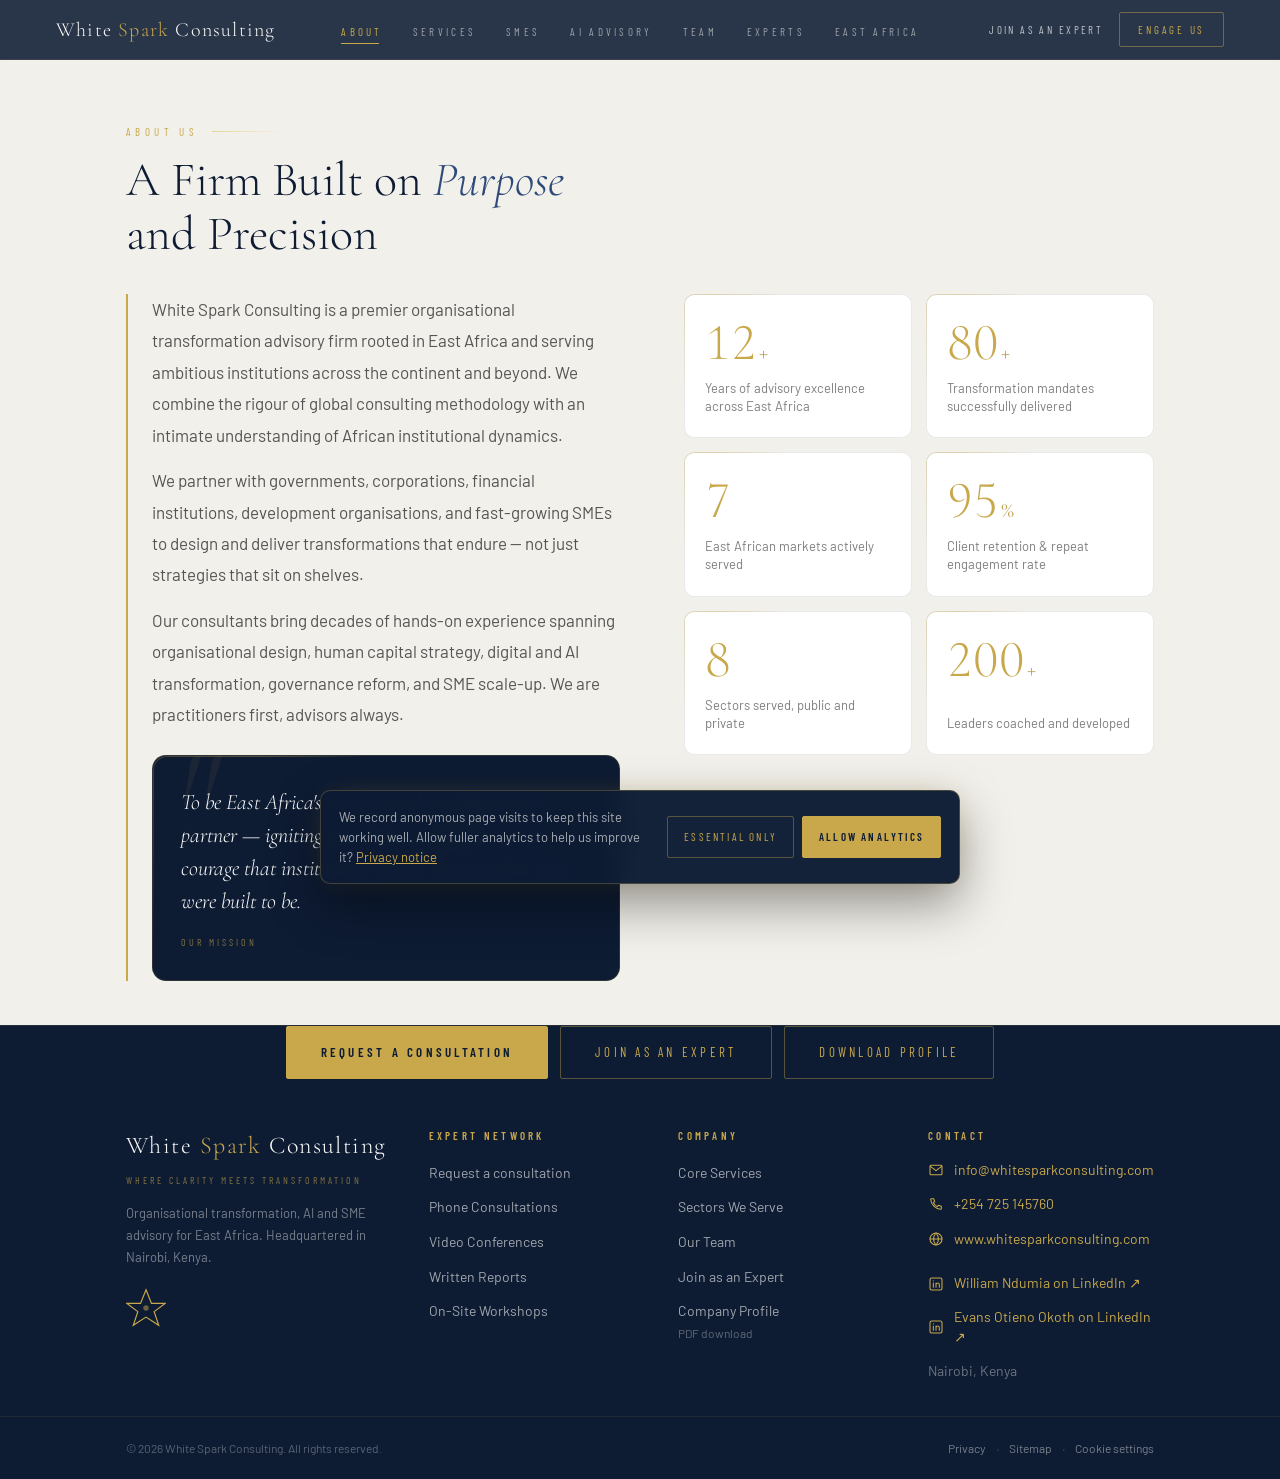
==== commit aec14047: "GG" ====
--- a/about/index.html
+++ b/about/index.html
@@ -118,32 +118,13 @@
   </div>
 </section>
 
-<!-- 09 ENGAGE US -->
-<section class="cta-sec" id="contact">
-  <div class="inner">
-    <div class="cta-eyebrow">Engage Us</div>
-    <h2 class="cta-title">Ready to <em>Transform</em><br>Your Organisation?</h2>
-    <p class="cta-sub">Whether you lead a government institution, a growing SME, or a regional corporation — if you are serious about transformation, we are ready to begin.</p>
-    <div class="cta-buttons">
+</main>
+<footer class="ft">
+  <div class="cta-buttons">
       <a href="#enquiry" class="btn btn-gold" data-open-enquiry data-track="cta_click" data-label="request_consultation">Request a Consultation</a>
       <a href="#join" class="btn btn-line" data-open-expert data-track="cta_click" data-label="join_cta">Join as an Expert</a>
       <a href="/assets/docs/WhiteSparkConsulting_Profile_2025.pdf" class="btn btn-line" data-profile-link download>Download Profile</a>
     </div>
-
-    <div class="cta-contact">
-      <p class="cta-loc">Nairobi, Kenya &nbsp;·&nbsp; East Africa Headquarters</p>
-      <ul class="cta-lines">
-        <li><a href="mailto:info@whitesparkconsulting.com" data-cfg-email data-track="cta_click" data-label="email"><svg class="ci" viewBox="0 0 24 24" aria-hidden="true" focusable="false"><rect x="3" y="5" width="18" height="14" rx="1.5"/><path d="m3.5 6.5 8.5 6.5 8.5-6.5"/></svg><span data-cfg-email-text>info@whitesparkconsulting.com</span></a></li>
-        <li><a href="tel:+254725145760" data-cfg-tel data-track="cta_click" data-label="phone"><svg class="ci" viewBox="0 0 24 24" aria-hidden="true" focusable="false"><path d="M5.2 4h3.3l1.6 4.4-2.1 1.4a11 11 0 0 0 6.2 6.2l1.4-2.1 4.4 1.6v3.3a1.2 1.2 0 0 1-1.3 1.2A16.5 16.5 0 0 1 4 5.3 1.2 1.2 0 0 1 5.2 4z"/></svg><span data-cfg-phone-text>+254 725 145760</span></a></li>
-        <li><a href="https://www.whitesparkconsulting.com"><svg class="ci" viewBox="0 0 24 24" aria-hidden="true" focusable="false"><circle cx="12" cy="12" r="9"/><path d="M3 12h18M12 3c2.4 2.6 3.7 5.6 3.7 9s-1.3 6.4-3.7 9c-2.4-2.6-3.7-5.6-3.7-9S9.6 5.6 12 3z"/></svg><span>www.whitesparkconsulting.com</span></a></li>
-        <li class="li li-first"><a href="https://www.linkedin.com/in/william-ndumia-b1385337/" target="_blank" rel="noopener" data-track="outbound" data-label="linkedin_william"><svg class="ci" viewBox="0 0 24 24" aria-hidden="true" focusable="false"><rect x="3" y="3" width="18" height="18" rx="2.5"/><path d="M8 10.5V17M8 7.2v.1M12 17v-6.5M12 13.5c0-1.7 1-3 2.5-3S17 11.6 17 13.3V17"/></svg><span>William Ndumia on LinkedIn ↗</span></a></li>
-        <li class="li"><a href="https://www.linkedin.com/in/evans-otieno-okoth-46592884/" target="_blank" rel="noopener" data-track="outbound" data-label="linkedin_evans"><svg class="ci" viewBox="0 0 24 24" aria-hidden="true" focusable="false"><rect x="3" y="3" width="18" height="18" rx="2.5"/><path d="M8 10.5V17M8 7.2v.1M12 17v-6.5M12 13.5c0-1.7 1-3 2.5-3S17 11.6 17 13.3V17"/></svg><span>Evans Otieno Okoth on LinkedIn ↗</span></a></li>
-      </ul>
-    </div>
-  </div>
-</section>
-</main>
-<footer class="ft">
   <div class="ft-grid">
     <div class="ft-brand">
       <a class="ft-brand-name" href="#top">White <span>Spark</span> Consulting</a>
@@ -156,6 +137,7 @@
     <nav class="ft-col" aria-label="Expert Network services">
       <h2 class="ft-h">Expert Network</h2>
       <ul>
+        <li><a href="#enquiry" data-open-enquiry data-track="cta_click" data-label="footer">Request a consultation</a></li>
         <li><a href="/experts/#xn-phone">Phone Consultations</a></li>
         <li><a href="/experts/#xn-video">Video Conferences</a></li>
         <li><a href="/experts/#xn-reports">Written Reports</a></li>
@@ -174,10 +156,13 @@
     </nav>
     <div class="ft-col">
       <h2 class="ft-h">Contact</h2>
-      <ul>
-        <li><a href="mailto:info@whitesparkconsulting.com" data-cfg-email><span data-cfg-email-text>info@whitesparkconsulting.com</span></a></li>
-        <li><a href="tel:+254725145760" data-cfg-tel><span data-cfg-phone-text>+254 725 145760</span></a></li>
-        <li><a href="#enquiry" data-open-enquiry data-track="cta_click" data-label="footer">Request a consultation</a></li>
+      <ul class="cta-lines">
+        <li><a href="mailto:info@whitesparkconsulting.com" data-cfg-email data-track="cta_click" data-label="email"><svg class="ci" viewBox="0 0 24 24" aria-hidden="true" focusable="false"><rect x="3" y="5" width="18" height="14" rx="1.5"/><path d="m3.5 6.5 8.5 6.5 8.5-6.5"/></svg><span data-cfg-email-text>info@whitesparkconsulting.com</span></a></li>
+        <li><a href="tel:+254725145760" data-cfg-tel data-track="cta_click" data-label="phone"><svg class="ci" viewBox="0 0 24 24" aria-hidden="true" focusable="false"><path d="M5.2 4h3.3l1.6 4.4-2.1 1.4a11 11 0 0 0 6.2 6.2l1.4-2.1 4.4 1.6v3.3a1.2 1.2 0 0 1-1.3 1.2A16.5 16.5 0 0 1 4 5.3 1.2 1.2 0 0 1 5.2 4z"/></svg><span data-cfg-phone-text>+254 725 145760</span></a></li>
+        <li><a href="https://www.whitesparkconsulting.com"><svg class="ci" viewBox="0 0 24 24" aria-hidden="true" focusable="false"><circle cx="12" cy="12" r="9"/><path d="M3 12h18M12 3c2.4 2.6 3.7 5.6 3.7 9s-1.3 6.4-3.7 9c-2.4-2.6-3.7-5.6-3.7-9S9.6 5.6 12 3z"/></svg><span>www.whitesparkconsulting.com</span></a></li>
+        <li class="li li-first"><a href="https://www.linkedin.com/in/william-ndumia-b1385337/" target="_blank" rel="noopener" data-track="outbound" data-label="linkedin_william"><svg class="ci" viewBox="0 0 24 24" aria-hidden="true" focusable="false"><rect x="3" y="3" width="18" height="18" rx="2.5"/><path d="M8 10.5V17M8 7.2v.1M12 17v-6.5M12 13.5c0-1.7 1-3 2.5-3S17 11.6 17 13.3V17"/></svg><span>William Ndumia on LinkedIn ↗</span></a></li>
+        <li class="li"><a href="https://www.linkedin.com/in/evans-otieno-okoth-46592884/" target="_blank" rel="noopener" data-track="outbound" data-label="linkedin_evans"><svg class="ci" viewBox="0 0 24 24" aria-hidden="true" focusable="false"><rect x="3" y="3" width="18" height="18" rx="2.5"/><path d="M8 10.5V17M8 7.2v.1M12 17v-6.5M12 13.5c0-1.7 1-3 2.5-3S17 11.6 17 13.3V17"/></svg><span>Evans Otieno Okoth on LinkedIn ↗</span></a></li>
+        
         <li><span class="ft-col-plain">Nairobi, Kenya</span></li>
       </ul>
     </div>
--- a/assets/css/style.css
+++ b/assets/css/style.css
@@ -758,3 +758,5 @@
   .xp-name{font-size:13.5px;}
 }
 @media (max-width:360px){ .explore-grid{grid-template-columns:1fr;} }
+
+.ft .cta-lines{margin:12px 0 0;width:100%;max-width:none;align-items:flex-start}.ft .cta-lines a{color:var(--gold)}.ft .cta-lines a:hover{color:var(--gold-lt)}
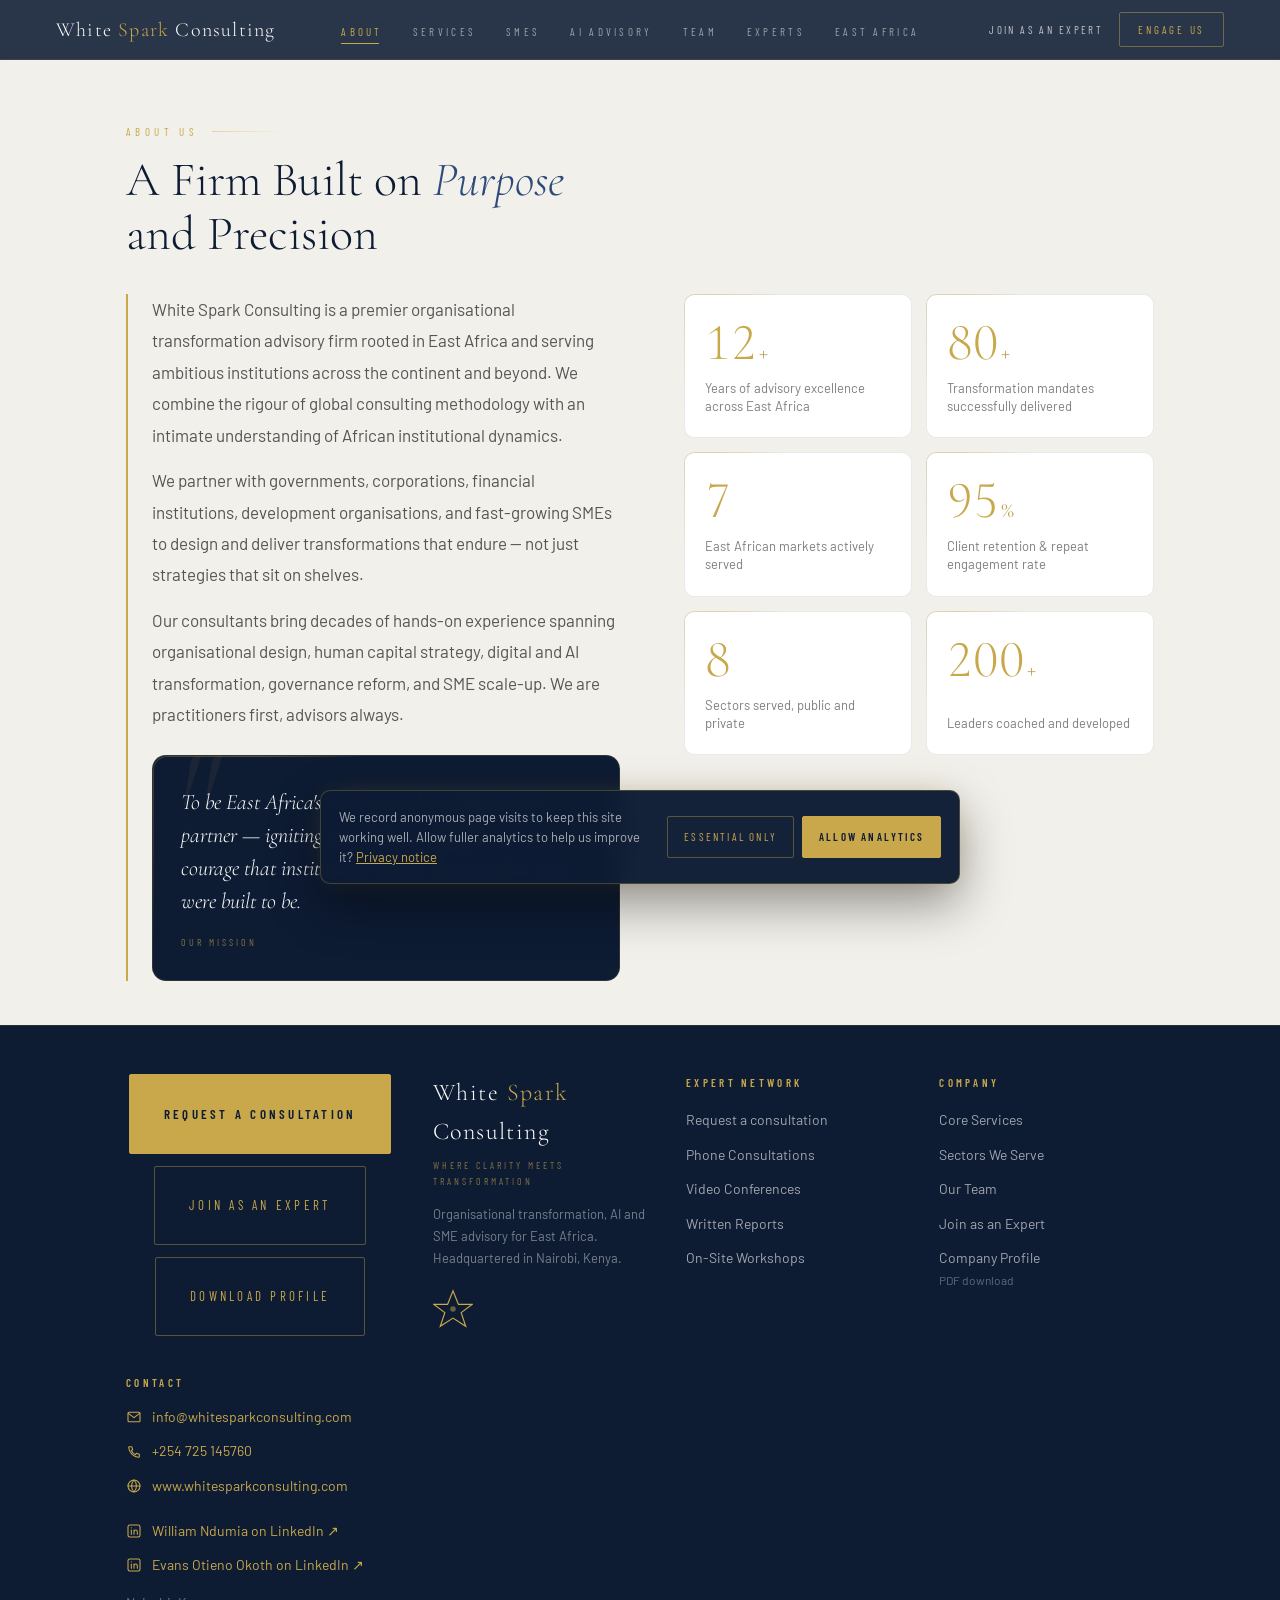
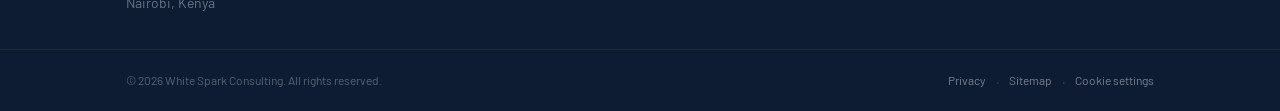
==== commit 77fe9ab7: "GG" ====
--- a/about/index.html
+++ b/about/index.html
@@ -120,12 +120,12 @@
 
 </main>
 <footer class="ft">
-  <div class="cta-buttons">
+  <div class="ft-grid">
+    <div class="cta-buttons">
       <a href="#enquiry" class="btn btn-gold" data-open-enquiry data-track="cta_click" data-label="request_consultation">Request a Consultation</a>
       <a href="#join" class="btn btn-line" data-open-expert data-track="cta_click" data-label="join_cta">Join as an Expert</a>
       <a href="/assets/docs/WhiteSparkConsulting_Profile_2025.pdf" class="btn btn-line" data-profile-link download>Download Profile</a>
     </div>
-  <div class="ft-grid">
     <div class="ft-brand">
       <a class="ft-brand-name" href="#top">White <span>Spark</span> Consulting</a>
       <div class="ft-tagline">Where Clarity Meets Transformation</div>
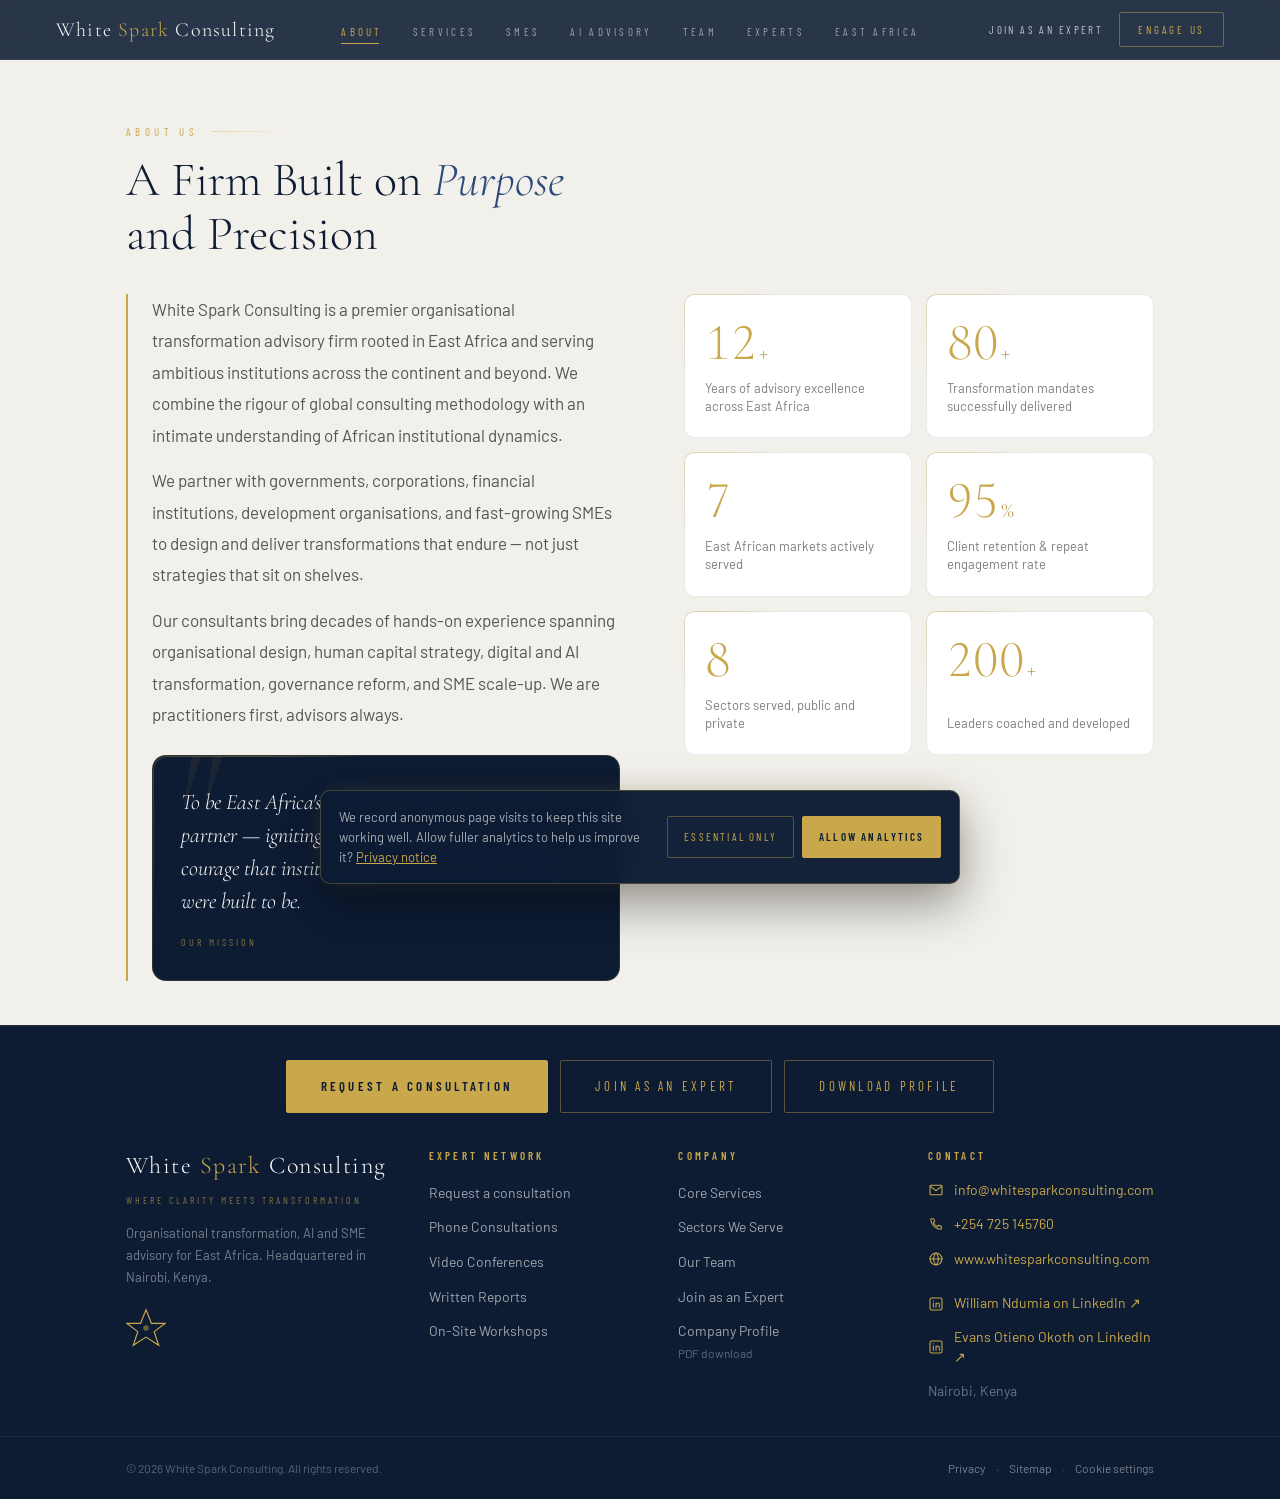
==== commit 68267589: "GG" ====
--- a/about/index.html
+++ b/about/index.html
@@ -120,12 +120,14 @@
 
 </main>
 <footer class="ft">
-  <div class="ft-grid">
+  <div class="ft-actions">
     <div class="cta-buttons">
       <a href="#enquiry" class="btn btn-gold" data-open-enquiry data-track="cta_click" data-label="request_consultation">Request a Consultation</a>
       <a href="#join" class="btn btn-line" data-open-expert data-track="cta_click" data-label="join_cta">Join as an Expert</a>
       <a href="/assets/docs/WhiteSparkConsulting_Profile_2025.pdf" class="btn btn-line" data-profile-link download>Download Profile</a>
     </div>
+  </div>
+  <div class="ft-grid">
     <div class="ft-brand">
       <a class="ft-brand-name" href="#top">White <span>Spark</span> Consulting</a>
       <div class="ft-tagline">Where Clarity Meets Transformation</div>
--- a/assets/css/style.css
+++ b/assets/css/style.css
@@ -679,7 +679,7 @@
 
 /* ----- Footer ----- */
 .ft{background:var(--ink);border-top:1px solid rgba(200,168,75,.14);color:rgba(250,250,248,.6);}
-.ft-grid{max-width:1140px;margin:0 auto;padding:48px var(--pad-x) 34px;display:grid;grid-template-columns:1.25fr 1fr 1fr 1fr;gap:clamp(22px,3vw,44px);}
+.ft-actions{max-width:1140px;margin:0 auto;padding:34px var(--pad-x) 0;display:flex;justify-content:center;}.ft-actions .cta-buttons{width:100%;display:flex;gap:12px;justify-content:center;flex-wrap:nowrap;}.ft-grid{max-width:1140px;margin:0 auto;padding:34px var(--pad-x) 34px;display:grid;grid-template-columns:1.25fr 1fr 1fr 1fr;gap:clamp(22px,3vw,44px);}
 .ft-brand{display:flex;flex-direction:column;align-items:flex-start;gap:6px;}
 .ft-brand-name{font-family:var(--serif);font-size:24px;font-weight:300;color:var(--white);letter-spacing:.06em;text-decoration:none;}
 .ft-brand-name span{color:var(--gold);}
@@ -728,7 +728,7 @@
   .xn-join .ico{width:32px;height:32px;}
   .xn-join .btn{width:100%;justify-self:stretch;}
   .phone-row{grid-template-columns:1fr 1.3fr;}
-  .ft-grid{grid-template-columns:1fr;padding:36px 20px 24px;gap:26px;}
+  .ft-actions{padding:28px 20px 0;}.ft-actions .cta-buttons{flex-direction:column;align-items:stretch;max-width:340px;margin:0 auto;}.ft-grid{grid-template-columns:1fr;padding:28px 20px 24px;gap:26px;}
   .ft-bar-in{flex-direction:column;align-items:flex-start;padding:16px 20px 22px;}
 }
 @media (max-width:380px){ .phone-row{grid-template-columns:1fr;} }
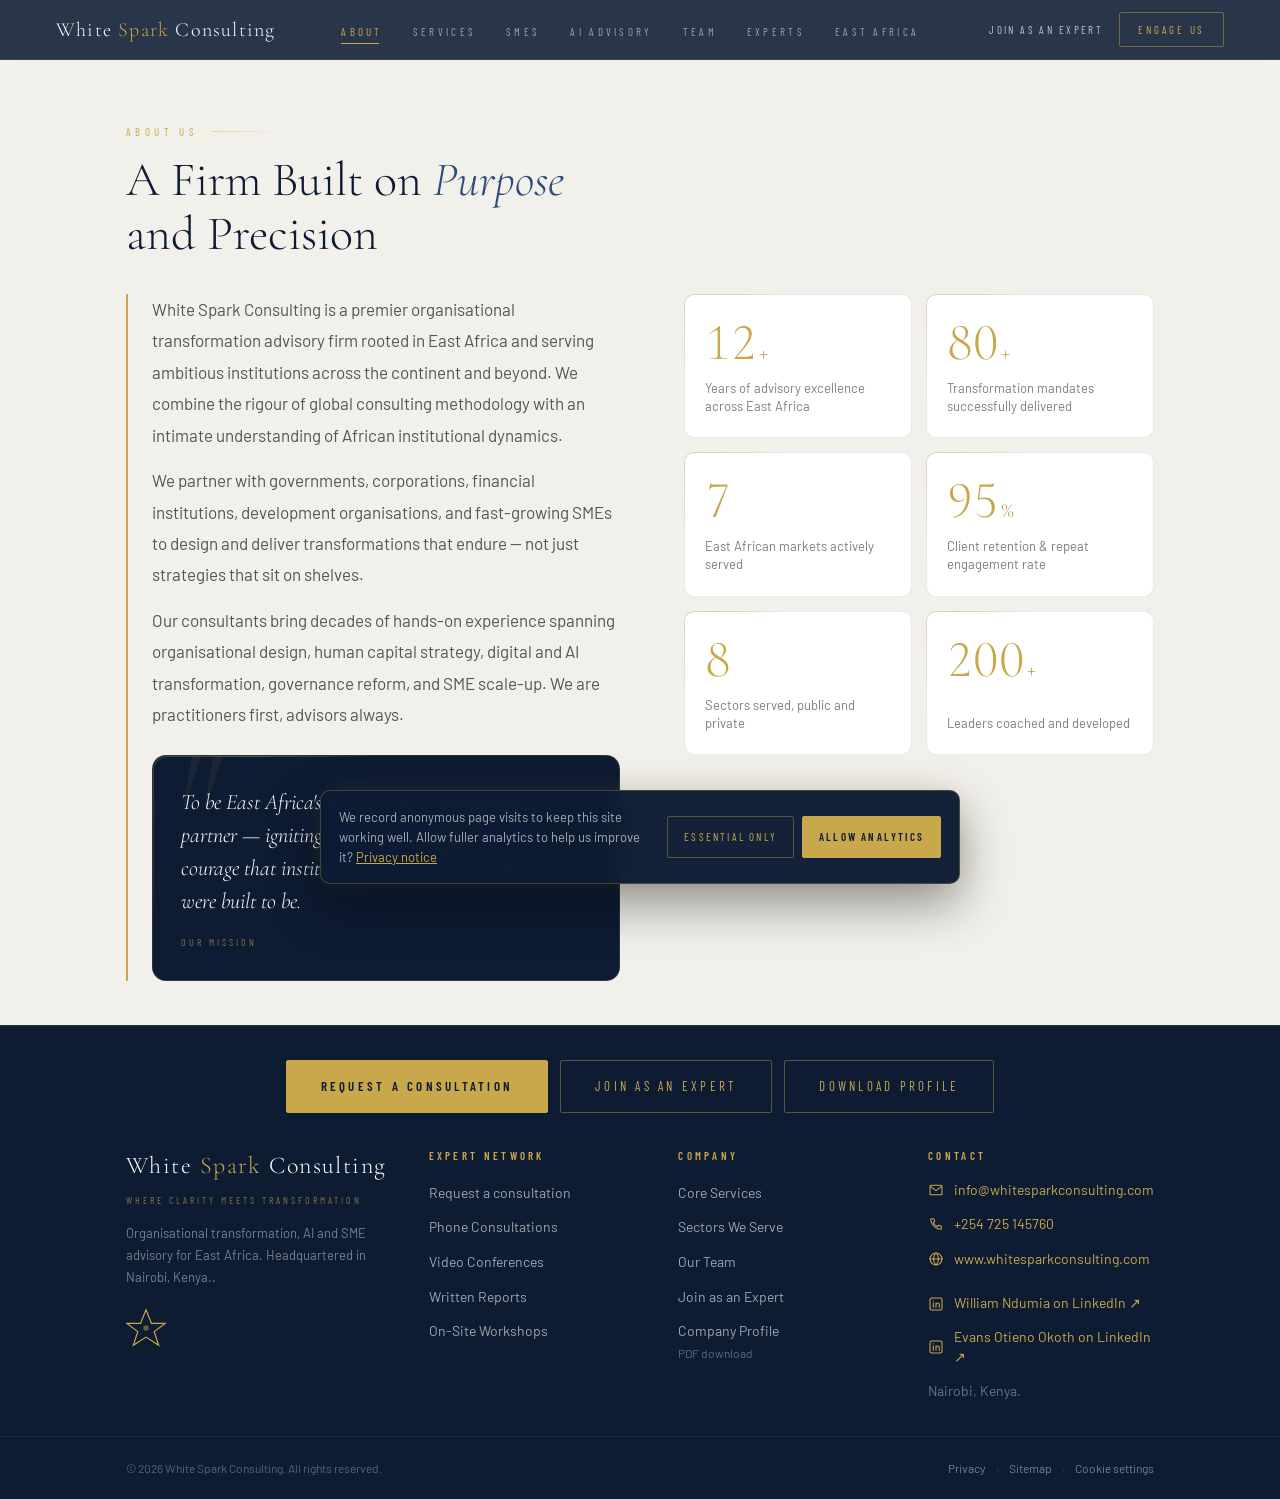
==== commit cc5db750: "GG" ====
--- a/about/index.html
+++ b/about/index.html
@@ -131,7 +131,7 @@
     <div class="ft-brand">
       <a class="ft-brand-name" href="#top">White <span>Spark</span> Consulting</a>
       <div class="ft-tagline">Where Clarity Meets Transformation</div>
-      <p class="ft-blurb">Organisational transformation, AI and SME advisory for East Africa. Headquartered in Nairobi, Kenya.</p>
+      <p class="ft-blurb">Organisational transformation, AI and SME advisory for East Africa. Headquartered in Nairobi, Kenya..</p>
       <a class="ft-star" href="#top" aria-label="Back to top">
         <svg viewBox="0 0 44 44" width="40" height="40" fill="none" aria-hidden="true"><polygon points="22,2 28,17 43,17 31,26 36,41 22,32 8,41 13,26 1,17 16,17" fill="none" stroke="#C8A84B" stroke-width="1.3"/><circle cx="22" cy="22" r="3" fill="#C8A84B" opacity="0.5"/></svg>
       </a>
@@ -165,7 +165,7 @@
         <li class="li li-first"><a href="https://www.linkedin.com/in/william-ndumia-b1385337/" target="_blank" rel="noopener" data-track="outbound" data-label="linkedin_william"><svg class="ci" viewBox="0 0 24 24" aria-hidden="true" focusable="false"><rect x="3" y="3" width="18" height="18" rx="2.5"/><path d="M8 10.5V17M8 7.2v.1M12 17v-6.5M12 13.5c0-1.7 1-3 2.5-3S17 11.6 17 13.3V17"/></svg><span>William Ndumia on LinkedIn ↗</span></a></li>
         <li class="li"><a href="https://www.linkedin.com/in/evans-otieno-okoth-46592884/" target="_blank" rel="noopener" data-track="outbound" data-label="linkedin_evans"><svg class="ci" viewBox="0 0 24 24" aria-hidden="true" focusable="false"><rect x="3" y="3" width="18" height="18" rx="2.5"/><path d="M8 10.5V17M8 7.2v.1M12 17v-6.5M12 13.5c0-1.7 1-3 2.5-3S17 11.6 17 13.3V17"/></svg><span>Evans Otieno Okoth on LinkedIn ↗</span></a></li>
         
-        <li><span class="ft-col-plain">Nairobi, Kenya</span></li>
+        <li><span class="ft-col-plain">Nairobi, Kenya.</span></li>
       </ul>
     </div>
   </div>
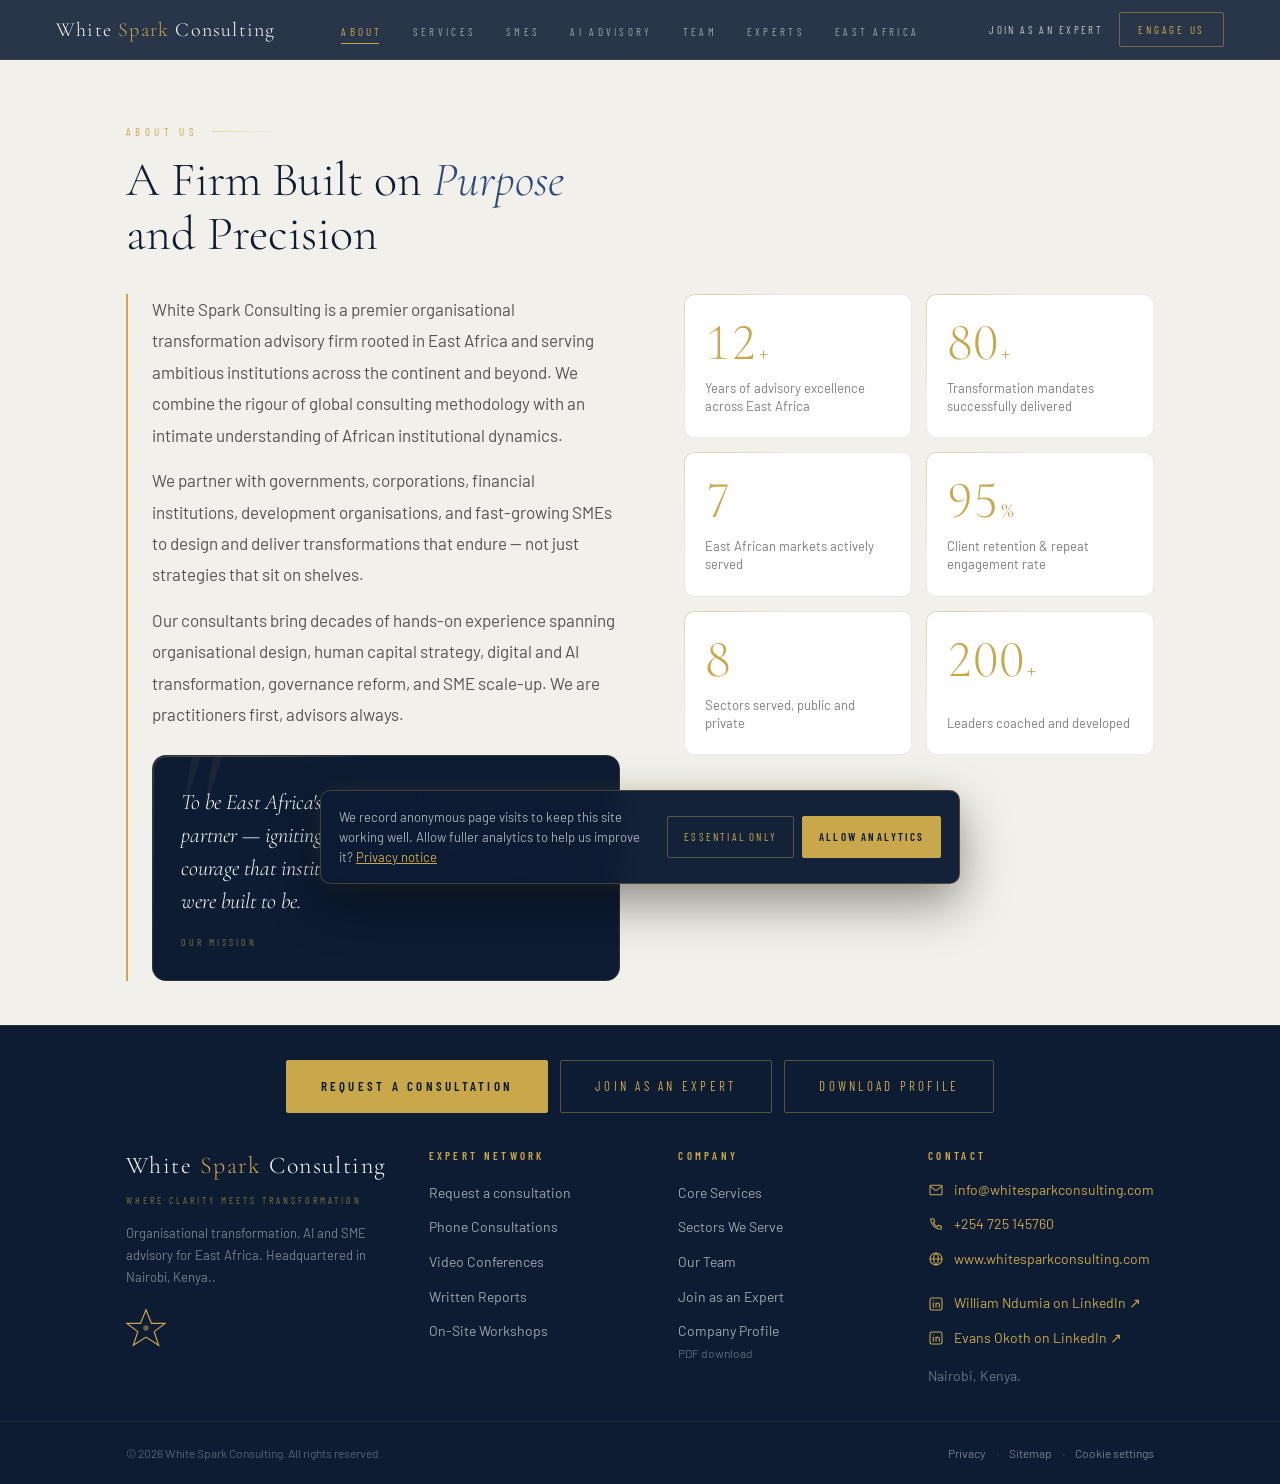
==== commit b8bc0504: "GG" ====
--- a/about/index.html
+++ b/about/index.html
@@ -163,7 +163,7 @@
         <li><a href="tel:+254725145760" data-cfg-tel data-track="cta_click" data-label="phone"><svg class="ci" viewBox="0 0 24 24" aria-hidden="true" focusable="false"><path d="M5.2 4h3.3l1.6 4.4-2.1 1.4a11 11 0 0 0 6.2 6.2l1.4-2.1 4.4 1.6v3.3a1.2 1.2 0 0 1-1.3 1.2A16.5 16.5 0 0 1 4 5.3 1.2 1.2 0 0 1 5.2 4z"/></svg><span data-cfg-phone-text>+254 725 145760</span></a></li>
         <li><a href="https://www.whitesparkconsulting.com"><svg class="ci" viewBox="0 0 24 24" aria-hidden="true" focusable="false"><circle cx="12" cy="12" r="9"/><path d="M3 12h18M12 3c2.4 2.6 3.7 5.6 3.7 9s-1.3 6.4-3.7 9c-2.4-2.6-3.7-5.6-3.7-9S9.6 5.6 12 3z"/></svg><span>www.whitesparkconsulting.com</span></a></li>
         <li class="li li-first"><a href="https://www.linkedin.com/in/william-ndumia-b1385337/" target="_blank" rel="noopener" data-track="outbound" data-label="linkedin_william"><svg class="ci" viewBox="0 0 24 24" aria-hidden="true" focusable="false"><rect x="3" y="3" width="18" height="18" rx="2.5"/><path d="M8 10.5V17M8 7.2v.1M12 17v-6.5M12 13.5c0-1.7 1-3 2.5-3S17 11.6 17 13.3V17"/></svg><span>William Ndumia on LinkedIn ↗</span></a></li>
-        <li class="li"><a href="https://www.linkedin.com/in/evans-otieno-okoth-46592884/" target="_blank" rel="noopener" data-track="outbound" data-label="linkedin_evans"><svg class="ci" viewBox="0 0 24 24" aria-hidden="true" focusable="false"><rect x="3" y="3" width="18" height="18" rx="2.5"/><path d="M8 10.5V17M8 7.2v.1M12 17v-6.5M12 13.5c0-1.7 1-3 2.5-3S17 11.6 17 13.3V17"/></svg><span>Evans Otieno Okoth on LinkedIn ↗</span></a></li>
+        <li class="li"><a href="https://www.linkedin.com/in/evans-otieno-okoth-46592884/" target="_blank" rel="noopener" data-track="outbound" data-label="linkedin_evans"><svg class="ci" viewBox="0 0 24 24" aria-hidden="true" focusable="false"><rect x="3" y="3" width="18" height="18" rx="2.5"/><path d="M8 10.5V17M8 7.2v.1M12 17v-6.5M12 13.5c0-1.7 1-3 2.5-3S17 11.6 17 13.3V17"/></svg><span>Evans Okoth on LinkedIn ↗</span></a></li>
         
         <li><span class="ft-col-plain">Nairobi, Kenya.</span></li>
       </ul>
@@ -190,7 +190,7 @@
         <label class="fld"><span>Phone <em>optional</em></span><input name="phone" type="tel" autocomplete="tel" inputmode="tel" maxlength="40" placeholder="+254 7…"></label>
         <label class="fld"><span>Organisation <em>optional</em></span><input name="organisation" autocomplete="organization" maxlength="160" placeholder="Company or institution"></label>
         <label class="fld"><span>You are</span><select name="client_segment" required><option value="" selected disabled>Select</option><option>Government &amp; public sector</option><option>Financial institution</option><option>SME / growth business</option><option>Development organisation</option><option>Corporate / multinational</option><option>Other</option></select></label>
-        <label class="fld"><span>Interested in</span><select name="service_interest" required><option value="" selected disabled>Select</option><option>Organisational design &amp; restructuring</option><option>Strategic change management</option><option>Leadership development &amp; culture</option><option>Digital &amp; AI transformation</option><option>Performance &amp; operating model</option><option>HR &amp; talent transformation</option><option>SME advisory</option><option>AI consultancy</option><optgroup label="Expert Network"><option>Expert phone consultation</option><option>Expert video conference</option><option>Expert written report</option><option>On-site workshop</option></optgroup><option>Not sure yet</option></select></label>
+        <label class="fld"><span>Interested in</span><select name="service_interest" required><option value="" selected disabled>Select</option><option>Organisational design &amp; restructuring</option><option>Strategic change management</option><option>Leadership development &amp; culture</option><option>Digital &amp; AI transformation</option><option>Performance &amp; operating model</option><option>HR &amp; talent transformation</option><option>SME advisory</option><option>AI consultancy</option><optgroup label="Expert Network"><option>Expert phone consultation</option><option>Expert video conference</option><option>Expert written report</option><option>On-site workshop</option></optgroup><option>Other</option></select></label>
         <label class="fld f-full"><span>How can we help?</span><textarea name="message" required minlength="10" maxlength="5000" rows="5" placeholder="A few lines on the challenge, the team involved and what success looks like."></textarea><small class="count" aria-live="polite">0 / 5000</small></label>
       </div>
 
@@ -200,7 +200,7 @@
           <label class="fld"><span>Country</span><select name="country"><option value="">Select</option><option>Kenya</option><option>Uganda</option><option>Tanzania</option><option>Rwanda</option><option>Ethiopia</option><option>South Sudan</option><option>DRC</option><option>Mozambique</option><option>Other</option></select></label>
           <label class="fld"><span>Industry</span><input name="sector" maxlength="80" placeholder="e.g. Agribusiness"></label>
           <label class="fld"><span>Timeline</span><select name="timeline"><option value="">Select</option><option>Immediately</option><option>Within 1–3 months</option><option>Within 3–6 months</option><option>Exploring options</option></select></label>
-          <label class="fld"><span>Budget</span><select name="budget_range"><option value="">Select</option><option>Under KES 500k</option><option>KES 500k – 2M</option><option>KES 2M – 10M</option><option>Above KES 10M</option><option>Not sure yet</option></select></label>
+          <label class="fld"><span>Budget</span><select name="budget_range"><option value="">Select</option><option>Under KES 500k</option><option>KES 500k – 2M</option><option>KES 2M – 10M</option><option>Above KES 10M</option><option>Other</option></select></label>
           <fieldset class="fld f-full seg"><legend>Preferred reply</legend>
             <div class="seg-opts">
               <label><input type="radio" name="preferred_contact" value="email" checked><span>Email</span></label>
@@ -232,7 +232,7 @@
     <button class="enq-close" type="button" data-close-modal aria-label="Close"><svg viewBox="0 0 24 24" fill="none" stroke="currentColor" stroke-width="1.6" aria-hidden="true"><path d="M6 6l12 12M18 6L6 18"/></svg></button>
     <div class="enq-head">
       <h2 class="enq-title" id="xp-title">Join as an <em>Expert</em></h2>
-      <p class="enq-note">We review every profile and contact you when a mandate matches your expertise.</p>
+      <p class="enq-note">We review every profile and contact you.</p>
     </div>
 
     <form id="expert" novalidate>
